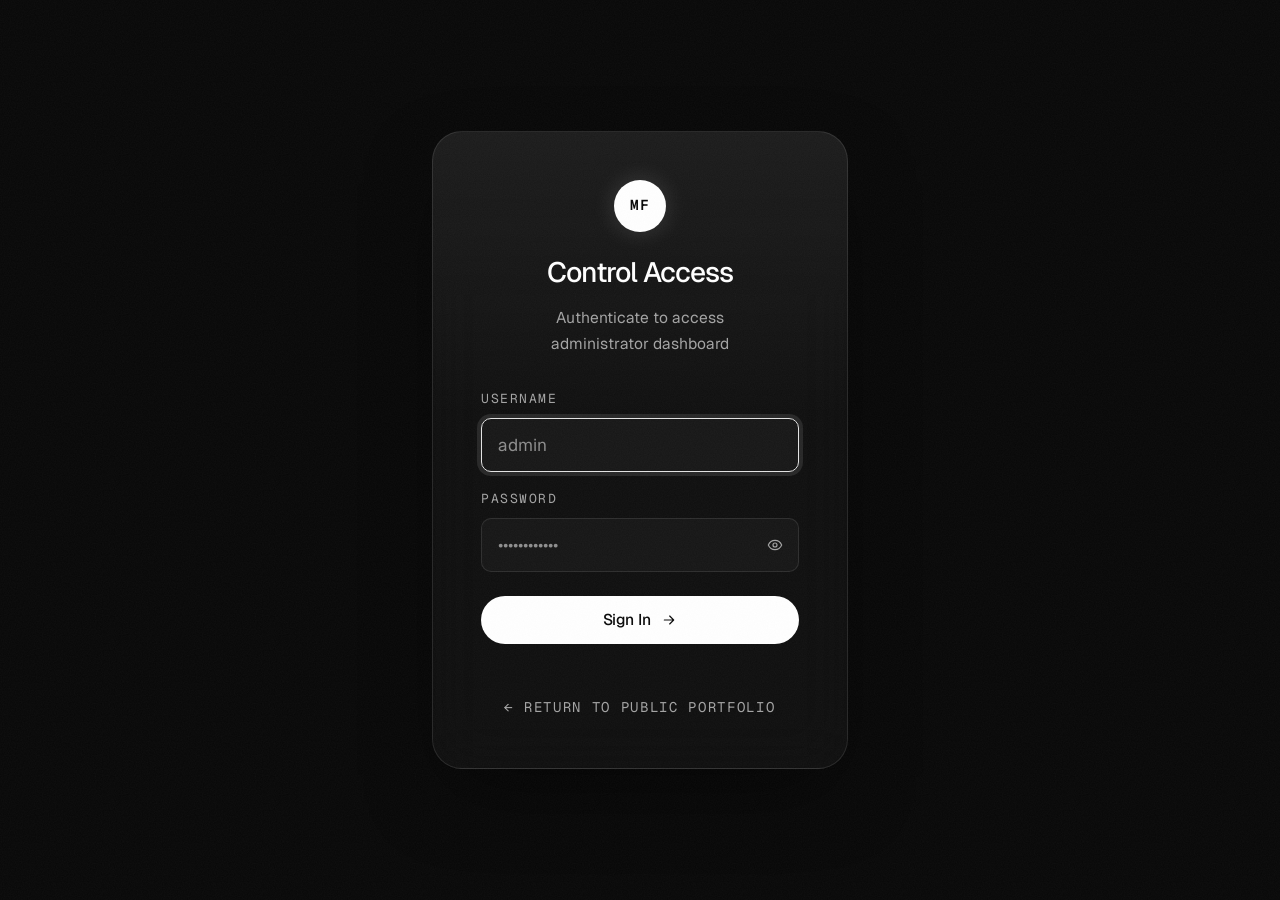
==== dashboard.html @ 680fb601 "new updated UI and Back end" ====
<!DOCTYPE html>
<html lang="en" data-theme="dark">

<head>
  <meta charset="UTF-8">
  <meta name="viewport" content="width=device-width, initial-scale=1.0">
  <title>Admin Dashboard — Muammal Portfolio</title>
  <meta name="robots" content="noindex, nofollow">
  <meta name="theme-color" content="#080808">

  <!-- Google Fonts: Geist & Geist Mono -->
  <link rel="preconnect" href="https://fonts.googleapis.com">
  <link rel="preconnect" href="https://fonts.gstatic.com" crossorigin>
  <link
    href="https://fonts.googleapis.com/css2?family=Geist:wght@300..700&family=Geist+Mono:wght@400;500&display=swap"
    rel="stylesheet">

  <link rel="stylesheet" href="../styles.css">
  <script src="../api-config.js"></script>

  <style>
    .dashboard-viewport {
      min-height: 100vh;
      padding-bottom: 5rem;
    }

    .dash-header {
      padding: var(--space-4) 0;
      border-bottom: 1px solid var(--line);
      position: sticky;
      top: 0;
      z-index: 50;
      background: var(--nav-bg);
      backdrop-filter: blur(20px);
      -webkit-backdrop-filter: blur(20px);
    }

    .dash-nav {
      display: flex;
      align-items: center;
      justify-content: space-between;
      gap: 1rem;
    }

    .dash-brand {
      display: flex;
      align-items: center;
      gap: 0.75rem;
    }

    .dash-actions {
      display: flex;
      align-items: center;
      gap: 0.75rem;
    }

    /* Tab Navigation */
    .dash-tabs {
      display: flex;
      gap: 0.5rem;
      border-bottom: 1px solid var(--line);
      margin: 2rem 0;
      overflow-x: auto;
      padding-bottom: 0.25rem;
    }

    .tab-btn {
      padding: 0.65rem 1.25rem;
      border-radius: var(--r-md) var(--r-md) 0 0;
      border: 1px solid transparent;
      border-bottom: none;
      background: transparent;
      color: var(--fg-2);
      font-size: var(--fs-sm);
      cursor: pointer;
      transition: all 0.2s ease;
      font-weight: 500;
      white-space: nowrap;
    }

    .tab-btn:hover {
      color: var(--fg);
      background: rgba(255, 255, 255, 0.04);
    }

    .tab-btn.active {
      color: #00F0FF;
      background: var(--bg-2);
      border-color: var(--line-strong);
      border-bottom: 2px solid #00F0FF;
    }

    .tab-panel {
      display: none;
    }

    .tab-panel.active {
      display: block;
      animation: fadeIn 0.3s ease;
    }

    @keyframes fadeIn {
      from { opacity: 0; transform: translateY(6px); }
      to { opacity: 1; transform: translateY(0); }
    }

    /* Card Panels */
    .cms-card {
      padding: 1.75rem;
      border-radius: var(--r-lg);
      margin-bottom: var(--space-5);
      background: var(--glass-bg);
      border: 1px solid var(--glass-border);
      backdrop-filter: blur(12px);
      -webkit-backdrop-filter: blur(12px);
    }

    .cms-form-grid {
      display: grid;
      grid-template-columns: repeat(auto-fit, minmax(280px, 1fr));
      gap: 1.25rem;
      margin-bottom: 1.25rem;
    }

    .cms-form-group {
      display: flex;
      flex-direction: column;
      gap: 0.4rem;
    }

    .cms-form-group.full-width {
      grid-column: 1 / -1;
    }

    .cms-label {
      font-size: var(--fs-xs);
      font-family: var(--font-mono);
      color: var(--fg-2);
      text-transform: uppercase;
      letter-spacing: 0.05em;
    }

    .cms-input,
    .cms-textarea {
      width: 100%;
      padding: 0.65rem 0.85rem;
      background: rgba(0, 0, 0, 0.35);
      border: 1px solid var(--line);
      border-radius: var(--r-sm);
      color: var(--fg);
      font-family: inherit;
      font-size: var(--fs-sm);
      transition: border-color 0.2s ease;
    }

    .cms-input:focus,
    .cms-textarea:focus {
      outline: none;
      border-color: #00F0FF;
      box-shadow: 0 0 10px rgba(0, 240, 255, 0.2);
    }

    .cms-textarea {
      min-height: 5.5rem;
      resize: vertical;
      line-height: 1.5;
    }

    .cms-card-actions {
      display: flex;
      align-items: center;
      justify-content: flex-end;
      gap: 0.75rem;
      margin-top: 1.25rem;
      padding-top: 1rem;
      border-top: 1px solid var(--line);
    }

    .btn-delete {
      background: rgba(239, 68, 68, 0.15) !important;
      color: #fca5a5 !important;
      border: 1px solid rgba(239, 68, 68, 0.3) !important;
    }

    .btn-delete:hover {
      background: rgba(239, 68, 68, 0.3) !important;
    }

    .section-header-row {
      display: flex;
      align-items: center;
      justify-content: space-between;
      margin-bottom: 1.5rem;
      flex-wrap: wrap;
      gap: 1rem;
    }

    .toast {
      position: fixed;
      bottom: 2rem;
      right: 2rem;
      z-index: 100;
      padding: 0.85rem 1.4rem;
      border-radius: var(--r-sm);
      background: #18181b;
      border: 1px solid var(--line-strong);
      color: #fff;
      font-size: var(--fs-sm);
      box-shadow: 0 10px 30px rgba(0, 0, 0, 0.5);
      opacity: 0;
      transform: translateY(10px);
      transition: all 0.3s ease;
      pointer-events: none;
    }

    .toast.show {
      opacity: 1;
      transform: translateY(0);
    }

    /* Picture submission & preview controls */
    .cms-upload-row {
      display: flex;
      gap: 0.6rem;
      align-items: center;
      width: 100%;
    }

    .cms-upload-row .cms-input {
      flex: 1;
    }

    .btn-upload {
      cursor: pointer;
      display: inline-flex;
      align-items: center;
      gap: 0.4rem;
      white-space: nowrap;
      min-height: 2.45rem;
      padding: 0 0.95rem;
      font-size: var(--fs-xs);
      font-family: inherit;
      color: #00F0FF;
      background: rgba(0, 240, 255, 0.08);
      border: 1px solid rgba(0, 240, 255, 0.3);
      border-radius: var(--r-sm);
      transition: all 0.2s ease;
      user-select: none;
    }

    .btn-upload:hover {
      background: rgba(0, 240, 255, 0.18);
      border-color: #00F0FF;
      box-shadow: 0 0 12px rgba(0, 240, 255, 0.25);
    }

    .media-preview-box {
      margin-top: 0.5rem;
      min-height: 52px;
      padding: 0.4rem 0.75rem;
      background: rgba(0, 0, 0, 0.35);
      border: 1px dashed var(--line);
      border-radius: var(--r-sm);
      display: flex;
      align-items: center;
      gap: 0.85rem;
    }

    .media-thumb {
      height: 48px;
      width: 48px;
      object-fit: cover;
      border-radius: 4px;
      border: 1px solid var(--line-strong);
      background: #09090b;
      flex-shrink: 0;
    }
  </style>
</head>

<body>
  <!-- Ambient background lighting -->
  <div class="ambient" aria-hidden="true">
    <div class="ambient__orb ambient__orb--a"></div>
    <div class="ambient__orb ambient__orb--b"></div>
  </div>

  <div class="dashboard-viewport" id="dashboardApp" style="display: none;">
    <header class="dash-header">
      <div class="container dash-nav">
        <div class="dash-brand">
          <span class="nav__mark" aria-hidden="true">MF</span>
          <div>
            <h1 style="font-size: 1rem; font-weight: 500; color: var(--fg);">Control Dashboard</h1>
            <p class="mono" id="adminUserLabel" style="font-size: 0.65rem;">Logged in as CAS</p>
          </div>
        </div>

        <div class="dash-actions">
          <a href="../" class="btn btn--glass" style="min-height: 2.25rem; font-size: var(--fs-xs);">
            <span>View Public Site</span>
          </a>
          <button type="button" class="btn btn--primary btn-delete" id="logoutBtn"
            style="min-height: 2.25rem; font-size: var(--fs-xs);">
            <span>Sign Out</span>
          </button>
        </div>
      </div>
    </header>

    <main class="container">
      <!-- Section Tabs -->
      <nav class="dash-tabs" aria-label="Dashboard Tabs">
        <button type="button" class="tab-btn active" data-tab="tabProfile">Bio &amp; Profile</button>
        <button type="button" class="tab-btn" data-tab="tabExperience">Experience</button>
        <button type="button" class="tab-btn" data-tab="tabSkills">Skills &amp; Capabilities</button>
        <button type="button" class="tab-btn" data-tab="tabCertifications">Certifications</button>
        <button type="button" class="tab-btn" data-tab="tabProjects">Projects</button>
      </nav>

      <!-- TAB 1: BIO & PROFILE -->
      <section class="tab-panel active" id="tabProfile">
        <div class="section-header-row">
          <div>
            <h2 class="display-2" style="font-size: 1.5rem;">Bio &amp; Identity Settings</h2>
            <p class="mono" style="margin-top: 0.2rem;">Control hero headline, roles, location, bio, and about section</p>
          </div>
          <button type="button" class="btn btn--primary" id="saveProfileBtn">
            <span>Save Profile Changes</span>
          </button>
        </div>

        <div class="cms-card">
          <form id="profileForm">
            <div class="cms-form-grid">
              <div class="cms-form-group">
                <label class="cms-label" for="profName">Full Name</label>
                <input class="cms-input" id="profName" type="text" required>
              </div>

              <div class="cms-form-group">
                <label class="cms-label" for="profRoles">Roles (comma-separated)</label>
                <input class="cms-input" id="profRoles" type="text" placeholder="Data Scientist, ML Developer">
              </div>

              <div class="cms-form-group">
                <label class="cms-label" for="profBasedIn">Based In</label>
                <input class="cms-input" id="profBasedIn" type="text" placeholder="Baghdad, Iraq">
              </div>

              <div class="cms-form-group">
                <label class="cms-label" for="profStudying">Studying</label>
                <input class="cms-input" id="profStudying" type="text" placeholder="Bachelor’s, AI & Robotics">
              </div>

              <div class="cms-form-group">
                <label class="cms-label" for="profFocus">Focus Domain</label>
                <input class="cms-input" id="profFocus" type="text" placeholder="LLMs · Agentic AI · Robotics">
              </div>

              <div class="cms-form-group">
                <label class="cms-label" for="profEmail">Contact Email</label>
                <input class="cms-input" id="profEmail" type="email" placeholder="you@domain.com">
              </div>

              <div class="cms-form-group full-width">
                <label class="cms-label">Hero Portrait Image</label>
                <div class="cms-upload-row">
                  <input class="cms-input" id="profAvatar" value="assets/ME.png" placeholder="assets/ME.png or submit picture">
                  <label class="btn-upload">
                    <input type="file" accept="image/*" id="profAvatarFile" style="display:none;" onchange="uploadImageForCard(this, '#profAvatar', '#profAvatarPreview')">
                    <span>Submit Picture</span>
                  </label>
                </div>
                <div class="media-preview-box" id="profAvatarPreview">
                  <img src="../assets/ME.png" class="media-thumb" alt="Preview" onerror="this.src='../assets/ME.png'">
                  <span class="mono" style="font-size:0.7rem; color:var(--fg-muted);">assets/ME.png</span>
                </div>
              </div>

              <div class="cms-form-group full-width">
                <label class="cms-label" for="profHeroDesc">Hero Bio Summary</label>
                <textarea class="cms-textarea" id="profHeroDesc"></textarea>
              </div>

              <div class="cms-form-group full-width">
                <label class="cms-label" for="profAboutHeadline">About Section Scrub Headline</label>
                <textarea class="cms-textarea" id="profAboutHeadline" style="min-height: 4rem;"></textarea>
              </div>

              <div class="cms-form-group full-width">
                <label class="cms-label" for="profAboutBody">About Section Supporting Text</label>
                <textarea class="cms-textarea" id="profAboutBody"></textarea>
              </div>
            </div>
          </form>
        </div>
      </section>

      <!-- TAB 2: EXPERIENCE -->
      <section class="tab-panel" id="tabExperience">
        <div class="section-header-row">
          <div>
            <h2 class="display-2" style="font-size: 1.5rem;">Career Milestones &amp; Experience</h2>
            <p class="mono" style="margin-top: 0.2rem;">Manage chronological timeline entries, hackathons, and roles</p>
          </div>
          <button type="button" class="btn btn--primary" id="addExpBtn">
            <span>+ Add New Milestone</span>
          </button>
        </div>

        <div id="experienceContainer">
          <p class="mono">Loading experiences...</p>
        </div>
      </section>

      <!-- TAB 3: SKILLS & CAPABILITIES -->
      <section class="tab-panel" id="tabSkills">
        <div class="section-header-row">
          <div>
            <h2 class="display-2" style="font-size: 1.5rem;">Capabilities &amp; Technical Toolkit</h2>
            <p class="mono" style="margin-top: 0.2rem;">Edit core service capabilities and toolkit categories</p>
          </div>
          <button type="button" class="btn btn--primary" id="addServiceBtn">
            <span>+ Add Capability Card</span>
          </button>
        </div>

        <h3 style="font-size: 1.15rem; margin-bottom: 1rem; color: var(--fg);">1. Capability Cards (What I Do)</h3>
        <div id="servicesContainer">
          <p class="mono">Loading capabilities...</p>
        </div>

        <div class="section-header-row" style="margin-top: 3rem;">
          <div>
            <h3 style="font-size: 1.15rem; color: var(--fg);">2. Toolkit Groups</h3>
            <p class="mono" style="margin-top: 0.2rem;">Frameworks, models, and technical badges</p>
          </div>
          <button type="button" class="btn btn--glass" id="addToolkitBtn">
            <span>+ Add Toolkit Category</span>
          </button>
        </div>
        <div id="toolkitContainer">
          <p class="mono">Loading toolkit groups...</p>
        </div>
      </section>

      <!-- TAB 4: CERTIFICATIONS -->
      <section class="tab-panel" id="tabCertifications">
        <div class="section-header-row">
          <div>
            <h2 class="display-2" style="font-size: 1.5rem;">Credentials &amp; Certifications</h2>
            <p class="mono" style="margin-top: 0.2rem;">Manage credentials, issuers, and lightbox image previews</p>
          </div>
          <button type="button" class="btn btn--primary" id="addCertBtn">
            <span>+ Add Certification</span>
          </button>
        </div>

        <div id="certsContainer">
          <p class="mono">Loading certifications...</p>
        </div>
      </section>

      <!-- TAB 5: PROJECTS -->
      <section class="tab-panel" id="tabProjects">
        <div class="section-header-row">
          <div>
            <h2 class="display-2" style="font-size: 1.5rem;">Portfolio Projects &amp; Case Studies</h2>
            <p class="mono" style="margin-top: 0.2rem;">Add and edit showcased models, applications, and links</p>
          </div>
          <button type="button" class="btn btn--primary" id="addProjectBtn">
            <span>+ Add New Project</span>
          </button>
        </div>

        <div id="projectsContainer">
          <p class="mono">Loading projects...</p>
        </div>
      </section>
    </main>
  </div>

  <div class="toast" id="toastMessage"></div>

  <script>
    document.addEventListener('DOMContentLoaded', async () => {
      const app = document.getElementById('dashboardApp');
      const toast = document.getElementById('toastMessage');
      const logoutBtn = document.getElementById('logoutBtn');
      const adminLabel = document.getElementById('adminUserLabel');

      function showToast(msg) {
        toast.textContent = msg;
        toast.classList.add('show');
        setTimeout(() => toast.classList.remove('show'), 3000);
      }

      // 1. Verify Authentication
      let currentUser = null;
      try {
        const authData = await window.API_CONFIG.fetchAPI('/api/auth/me');
        if (!authData || !authData.authenticated) {
          throw new Error('Not authenticated');
        }
        currentUser = authData.user;
        adminLabel.textContent = `Logged in as ${currentUser.username}`;
        app.style.display = 'block';
      } catch (err) {
        console.warn('Authentication failed, redirecting to login:', err);
        window.location.href = './login.html';
        return;
      }

      // Logout handler
      logoutBtn.addEventListener('click', async () => {
        try {
          await window.API_CONFIG.fetchAPI('/api/auth/logout', { method: 'POST' });
        } catch (e) {}
        window.location.href = './login.html';
      });

      // Image upload helper for any card / section
      window.uploadImageForCard = async (fileInput, targetSelector, previewSelector) => {
        const file = fileInput.files && fileInput.files[0];
        if (!file) return;

        const container = fileInput.closest('.cms-card') || fileInput.closest('.tab-panel') || document;
        const targetInput = container.querySelector(targetSelector);
        const previewEl = container.querySelector(previewSelector);
        const btnSpan = fileInput.parentElement.querySelector('span');
        const oldText = btnSpan.textContent;

        btnSpan.textContent = 'Uploading...';
        showToast('Uploading & optimizing picture...');

        const formData = new FormData();
        formData.append('file', file);

        try {
          const res = await window.API_CONFIG.fetchAPI('/api/admin/upload', {
            method: 'POST',
            body: formData
          });

          if (res && res.success && res.url) {
            if (targetInput) {
              targetInput.value = res.url;
            }
            if (previewEl) {
              previewEl.innerHTML = `
                <img src="../${res.url}" class="media-thumb" alt="Preview">
                <span class="mono" style="font-size:0.7rem; color:var(--fg-muted);">${res.url}</span>
              `;
            }
            showToast('Picture uploaded & optimized successfully!');
          } else {
            showToast(res.detail || 'Upload failed');
          }
        } catch (err) {
          showToast(err.message || 'Upload failed');
        } finally {
          btnSpan.textContent = oldText;
          fileInput.value = '';
        }
      };

      // Tab Switching Logic
      const tabBtns = document.querySelectorAll('.tab-btn');
      const tabPanels = document.querySelectorAll('.tab-panel');

      tabBtns.forEach(btn => {
        btn.addEventListener('click', () => {
          tabBtns.forEach(b => b.classList.remove('active'));
          tabPanels.forEach(p => p.classList.remove('active'));
          btn.classList.add('active');
          const panel = document.getElementById(btn.dataset.tab);
          if (panel) panel.classList.add('active');
        });
      });

      // =====================================================================
      // 1. PROFILE CMS
      // =====================================================================
      async function loadProfile() {
        try {
          const prof = await window.API_CONFIG.fetchAPI('/api/admin/profile');
          if (!prof) return;
          document.getElementById('profName').value = prof.name || '';
          document.getElementById('profRoles').value = (prof.roles || []).join(', ');
          document.getElementById('profBasedIn').value = prof.based_in || '';
          document.getElementById('profStudying').value = prof.studying || '';
          document.getElementById('profFocus').value = prof.focus || '';
          document.getElementById('profEmail').value = prof.contact_email || '';
          document.getElementById('profHeroDesc').value = prof.hero_desc || '';
          document.getElementById('profAboutHeadline').value = prof.about_headline || '';
          document.getElementById('profAboutBody').value = prof.about_body || '';
          const avatarVal = prof.avatar_url || 'assets/ME.png';
          document.getElementById('profAvatar').value = avatarVal;
          const avatarPrev = document.getElementById('profAvatarPreview');
          if (avatarPrev) {
            avatarPrev.innerHTML = `
              <img src="../${avatarVal}" class="media-thumb" alt="Preview" onerror="this.src='../assets/ME.png'">
              <span class="mono" style="font-size:0.7rem; color:var(--fg-muted);">${avatarVal}</span>
            `;
          }
        } catch (e) {
          showToast('Error loading profile');
        }
      }

      document.getElementById('saveProfileBtn').addEventListener('click', async () => {
        const payload = {
          name: document.getElementById('profName').value.trim(),
          roles: document.getElementById('profRoles').value.split(',').map(s => s.trim()).filter(Boolean),
          based_in: document.getElementById('profBasedIn').value.trim(),
          studying: document.getElementById('profStudying').value.trim(),
          focus: document.getElementById('profFocus').value.trim(),
          contact_email: document.getElementById('profEmail').value.trim(),
          hero_desc: document.getElementById('profHeroDesc').value.trim(),
          about_headline: document.getElementById('profAboutHeadline').value.trim(),
          about_body: document.getElementById('profAboutBody').value.trim(),
          avatar_url: document.getElementById('profAvatar').value.trim() || 'assets/ME.png'
        };

        try {
          const res = await window.API_CONFIG.fetchAPI('/api/admin/profile', {
            method: 'PUT',
            body: JSON.stringify(payload)
          });
          showToast(res.message || 'Profile saved successfully!');
        } catch (e) {
          showToast('Failed to save profile');
        }
      });

      // =====================================================================
      // 2. EXPERIENCE CMS
      // =====================================================================
      const expContainer = document.getElementById('experienceContainer');

      async function loadExperience() {
        try {
          const list = await window.API_CONFIG.fetchAPI('/api/admin/experience');
          if (!list || !list.length) {
            expContainer.innerHTML = '<p class="mono">No experiences added yet.</p>';
            return;
          }
          expContainer.innerHTML = list.map(exp => `
            <div class="cms-card" id="exp-${exp.id}">
              <div class="cms-form-grid">
                <div class="cms-form-group">
                  <label class="cms-label">Period / Dates</label>
                  <input class="cms-input exp-period" value="${exp.period || ''}">
                </div>
                <div class="cms-form-group">
                  <label class="cms-label">Role Title</label>
                  <input class="cms-input exp-role" value="${exp.role || ''}">
                </div>
                <div class="cms-form-group">
                  <label class="cms-label">Company / Organization</label>
                  <input class="cms-input exp-company" value="${exp.company || ''}">
                </div>
                <div class="cms-form-group full-width">
                  <label class="cms-label">Milestone Media Picture</label>
                  <div class="cms-upload-row">
                    <input class="cms-input exp-media" value="${exp.media_url || ''}" placeholder="assets/uploads/image.webp or submit picture">
                    <label class="btn-upload">
                      <input type="file" accept="image/*" class="exp-file" style="display:none;" onchange="uploadImageForCard(this, '.exp-media', '.exp-preview')">
                      <span>Submit Picture</span>
                    </label>
                  </div>
                  <div class="media-preview-box exp-preview">
                    ${exp.media_url ? `
                      <img src="../${exp.media_url}" class="media-thumb" alt="Preview" onerror="this.style.display='none'">
                      <span class="mono" style="font-size:0.7rem; color:var(--fg-muted);">${exp.media_url}</span>
                    ` : `
                      <span class="mono" style="font-size:0.7rem; color:var(--fg-muted);">No picture submitted</span>
                    `}
                  </div>
                </div>
                <div class="cms-form-group full-width">
                  <label class="cms-label">Description</label>
                  <textarea class="cms-textarea exp-desc">${exp.description || ''}</textarea>
                </div>
                <div class="cms-form-group">
                  <label class="cms-label">Key Bullets (one per line)</label>
                  <textarea class="cms-textarea exp-bullets">${(exp.bullets || []).join('\n')}</textarea>
                </div>
                <div class="cms-form-group">
                  <label class="cms-label">Skill Tags (comma-separated)</label>
                  <input class="cms-input exp-tags" value="${(exp.tags || []).join(', ')}">
                </div>
                <div class="cms-form-group">
                  <label class="cms-label">Display Order</label>
                  <input class="cms-input exp-order" type="number" value="${exp.display_order || 0}">
                </div>
              </div>
              <div class="cms-card-actions">
                <button type="button" class="btn btn--glass btn-delete" onclick="deleteExp(${exp.id})">
                  <span>Delete Milestone</span>
                </button>
                <button type="button" class="btn btn--primary" onclick="saveExp(${exp.id})">
                  <span>Save Milestone</span>
                </button>
              </div>
            </div>
          `).join('');
        } catch (e) {
          expContainer.innerHTML = '<p class="mono">Failed to load experiences.</p>';
        }
      }

      window.saveExp = async (id) => {
        const card = document.getElementById(`exp-${id}`);
        const payload = {
          period: card.querySelector('.exp-period').value.trim(),
          role: card.querySelector('.exp-role').value.trim(),
          company: card.querySelector('.exp-company').value.trim(),
          media_url: card.querySelector('.exp-media').value.trim(),
          description: card.querySelector('.exp-desc').value.trim(),
          bullets: card.querySelector('.exp-bullets').value.split('\n').map(s => s.trim()).filter(Boolean),
          tags: card.querySelector('.exp-tags').value.split(',').map(s => s.trim()).filter(Boolean),
          display_order: parseInt(card.querySelector('.exp-order').value, 10) || 0
        };
        try {
          await window.API_CONFIG.fetchAPI(`/api/admin/experience/${id}`, {
            method: 'PUT',
            body: JSON.stringify(payload)
          });
          showToast('Milestone saved!');
        } catch (e) {
          showToast('Failed to save milestone');
        }
      };

      window.deleteExp = async (id) => {
        if (!confirm('Are you sure you want to delete this experience entry?')) return;
        try {
          await window.API_CONFIG.fetchAPI(`/api/admin/experience/${id}`, { method: 'DELETE' });
          showToast('Milestone deleted');
          loadExperience();
        } catch (e) {
          showToast('Failed to delete milestone');
        }
      };

      document.getElementById('addExpBtn').addEventListener('click', async () => {
        try {
          await window.API_CONFIG.fetchAPI('/api/admin/experience', {
            method: 'POST',
            body: JSON.stringify({
              period: '2026',
              role: 'New Role Title',
              company: 'Company / Organization',
              description: 'Description of role achievements.',
              bullets: [],
              tags: ['AI', 'Python'],
              media_url: '',
              display_order: 10
            })
          });
          showToast('New milestone added');
          loadExperience();
        } catch (e) {
          showToast('Failed to add milestone');
        }
      });

      // =====================================================================
      // 3. CAPABILITIES & TOOLKIT CMS
      // =====================================================================
      const svcContainer = document.getElementById('servicesContainer');
      const tkContainer = document.getElementById('toolkitContainer');

      async function loadSkills() {
        try {
          const svcs = await window.API_CONFIG.fetchAPI('/api/admin/services');
          svcContainer.innerHTML = (svcs || []).map(svc => `
            <div class="cms-card" id="svc-${svc.id}">
              <div class="cms-form-grid">
                <div class="cms-form-group">
                  <label class="cms-label">Capability Title</label>
                  <input class="cms-input svc-title" value="${svc.title || ''}">
                </div>
                <div class="cms-form-group">
                  <label class="cms-label">Display Order</label>
                  <input class="cms-input svc-order" type="number" value="${svc.display_order || 0}">
                </div>
                <div class="cms-form-group full-width">
                  <label class="cms-label">Description</label>
                  <textarea class="cms-textarea svc-desc">${svc.description || ''}</textarea>
                </div>
              </div>
              <div class="cms-card-actions">
                <button type="button" class="btn btn--glass btn-delete" onclick="deleteSvc(${svc.id})">
                  <span>Delete</span>
                </button>
                <button type="button" class="btn btn--primary" onclick="saveSvc(${svc.id})">
                  <span>Save Capability</span>
                </button>
              </div>
            </div>
          `).join('');

          const tks = await window.API_CONFIG.fetchAPI('/api/admin/toolkit');
          tkContainer.innerHTML = (tks || []).map(tk => `
            <div class="cms-card" id="tk-${tk.id}">
              <div class="cms-form-grid">
                <div class="cms-form-group">
                  <label class="cms-label">Category Name</label>
                  <input class="cms-input tk-cat" value="${tk.category || ''}">
                </div>
                <div class="cms-form-group">
                  <label class="cms-label">Display Order</label>
                  <input class="cms-input tk-order" type="number" value="${tk.display_order || 0}">
                </div>
                <div class="cms-form-group full-width">
                  <label class="cms-label">Technologies / Tools (comma-separated)</label>
                  <input class="cms-input tk-items" value="${(tk.items || []).join(', ')}">
                </div>
              </div>
              <div class="cms-card-actions">
                <button type="button" class="btn btn--glass btn-delete" onclick="deleteTk(${tk.id})">
                  <span>Delete Category</span>
                </button>
                <button type="button" class="btn btn--primary" onclick="saveTk(${tk.id})">
                  <span>Save Category</span>
                </button>
              </div>
            </div>
          `).join('');
        } catch (e) {
          showToast('Failed to load skills');
        }
      }

      window.saveSvc = async (id) => {
        const card = document.getElementById(`svc-${id}`);
        const payload = {
          title: card.querySelector('.svc-title').value.trim(),
          display_order: parseInt(card.querySelector('.svc-order').value, 10) || 0,
          description: card.querySelector('.svc-desc').value.trim()
        };
        await window.API_CONFIG.fetchAPI(`/api/admin/services/${id}`, { method: 'PUT', body: JSON.stringify(payload) });
        showToast('Capability saved');
      };

      window.deleteSvc = async (id) => {
        if (!confirm('Delete this capability?')) return;
        await window.API_CONFIG.fetchAPI(`/api/admin/services/${id}`, { method: 'DELETE' });
        showToast('Capability deleted');
        loadSkills();
      };

      document.getElementById('addServiceBtn').addEventListener('click', async () => {
        await window.API_CONFIG.fetchAPI('/api/admin/services', {
          method: 'POST',
          body: JSON.stringify({ title: 'New Capability', description: 'Capability description.', display_order: 10 })
        });
        showToast('Added capability');
        loadSkills();
      });

      window.saveTk = async (id) => {
        const card = document.getElementById(`tk-${id}`);
        const payload = {
          category: card.querySelector('.tk-cat').value.trim(),
          display_order: parseInt(card.querySelector('.tk-order').value, 10) || 0,
          items: card.querySelector('.tk-items').value.split(',').map(s => s.trim()).filter(Boolean)
        };
        await window.API_CONFIG.fetchAPI(`/api/admin/toolkit/${id}`, { method: 'PUT', body: JSON.stringify(payload) });
        showToast('Toolkit category saved');
      };

      window.deleteTk = async (id) => {
        if (!confirm('Delete this toolkit group?')) return;
        await window.API_CONFIG.fetchAPI(`/api/admin/toolkit/${id}`, { method: 'DELETE' });
        showToast('Toolkit category deleted');
        loadSkills();
      };

      document.getElementById('addToolkitBtn').addEventListener('click', async () => {
        await window.API_CONFIG.fetchAPI('/api/admin/toolkit', {
          method: 'POST',
          body: JSON.stringify({ category: 'New Category', items: ['Tool 1', 'Tool 2'], display_order: 10 })
        });
        showToast('Added toolkit category');
        loadSkills();
      });

      // =====================================================================
      // 4. CERTIFICATIONS CMS
      // =====================================================================
      const certsContainer = document.getElementById('certsContainer');

      async function loadCerts() {
        try {
          const list = await window.API_CONFIG.fetchAPI('/api/admin/certifications');
          certsContainer.innerHTML = (list || []).map(cert => `
            <div class="cms-card" id="cert-${cert.id}">
              <div class="cms-form-grid">
                <div class="cms-form-group">
                  <label class="cms-label">Certificate Title</label>
                  <input class="cms-input cert-title" value="${cert.title || ''}">
                </div>
                <div class="cms-form-group">
                  <label class="cms-label">Issuing Organization</label>
                  <input class="cms-input cert-issuer" value="${cert.issuer || ''}">
                </div>
                <div class="cms-form-group full-width">
                  <label class="cms-label">Certificate Full Picture</label>
                  <div class="cms-upload-row">
                    <input class="cms-input cert-full" value="${cert.full_image_url || ''}" placeholder="assets/uploads/cert.webp or submit picture">
                    <label class="btn-upload">
                      <input type="file" accept="image/*" class="cert-file" style="display:none;" onchange="uploadImageForCard(this, '.cert-full', '.cert-preview')">
                      <span>Submit Picture</span>
                    </label>
                  </div>
                  <div class="media-preview-box cert-preview">
                    ${cert.full_image_url ? `
                      <img src="../${cert.full_image_url}" class="media-thumb" alt="Preview" onerror="this.style.display='none'">
                      <span class="mono" style="font-size:0.7rem; color:var(--fg-muted);">${cert.full_image_url}</span>
                    ` : `
                      <span class="mono" style="font-size:0.7rem; color:var(--fg-muted);">No picture submitted</span>
                    `}
                  </div>
                </div>
                <div class="cms-form-group">
                  <label class="cms-label">Fallback Image URL (optional)</label>
                  <input class="cms-input cert-fallback" value="${cert.fallback_image_url || ''}">
                </div>
                <div class="cms-form-group">
                  <label class="cms-label">Display Order</label>
                  <input class="cms-input cert-order" type="number" value="${cert.display_order || 0}">
                </div>
              </div>
              <div class="cms-card-actions">
                <button type="button" class="btn btn--glass btn-delete" onclick="deleteCert(${cert.id})">
                  <span>Delete</span>
                </button>
                <button type="button" class="btn btn--primary" onclick="saveCert(${cert.id})">
                  <span>Save Certificate</span>
                </button>
              </div>
            </div>
          `).join('');
        } catch (e) {
          showToast('Failed to load certificates');
        }
      }

      window.saveCert = async (id) => {
        const card = document.getElementById(`cert-${id}`);
        const payload = {
          title: card.querySelector('.cert-title').value.trim(),
          issuer: card.querySelector('.cert-issuer').value.trim(),
          full_image_url: card.querySelector('.cert-full').value.trim(),
          fallback_image_url: card.querySelector('.cert-fallback').value.trim(),
          display_order: parseInt(card.querySelector('.cert-order').value, 10) || 0
        };
        await window.API_CONFIG.fetchAPI(`/api/admin/certifications/${id}`, { method: 'PUT', body: JSON.stringify(payload) });
        showToast('Certificate saved');
      };

      window.deleteCert = async (id) => {
        if (!confirm('Delete this certificate?')) return;
        await window.API_CONFIG.fetchAPI(`/api/admin/certifications/${id}`, { method: 'DELETE' });
        showToast('Certificate deleted');
        loadCerts();
      };

      document.getElementById('addCertBtn').addEventListener('click', async () => {
        await window.API_CONFIG.fetchAPI('/api/admin/certifications', {
          method: 'POST',
          body: JSON.stringify({
            title: 'New Certificate',
            issuer: 'Institution',
            full_image_url: 'assets/optimized/datacamp1.webp',
            fallback_image_url: '',
            display_order: 10
          })
        });
        showToast('Added certificate');
        loadCerts();
      });

      // =====================================================================
      // 5. PROJECTS CMS
      // =====================================================================
      const projContainer = document.getElementById('projectsContainer');

      async function loadProjects() {
        try {
          const list = await window.API_CONFIG.fetchAPI('/api/admin/projects');
          projContainer.innerHTML = (list || []).map(p => `
            <div class="cms-card" id="proj-${p.id}">
              <div class="cms-form-grid">
                <div class="cms-form-group">
                  <label class="cms-label">Project Title</label>
                  <input class="cms-input proj-title" value="${p.title || ''}">
                </div>
                <div class="cms-form-group">
                  <label class="cms-label">Badge / Category</label>
                  <input class="cms-input proj-badge" value="${p.badge || ''}">
                </div>
                <div class="cms-form-group full-width">
                  <label class="cms-label">Showcase Picture</label>
                  <div class="cms-upload-row">
                    <input class="cms-input proj-img" value="${p.image_url || ''}" placeholder="assets/uploads/project.webp or submit picture">
                    <label class="btn-upload">
                      <input type="file" accept="image/*" class="proj-file" style="display:none;" onchange="uploadImageForCard(this, '.proj-img', '.proj-preview')">
                      <span>Submit Picture</span>
                    </label>
                  </div>
                  <div class="media-preview-box proj-preview">
                    ${p.image_url ? `
                      <img src="../${p.image_url}" class="media-thumb" alt="Preview" onerror="this.style.display='none'">
                      <span class="mono" style="font-size:0.7rem; color:var(--fg-muted);">${p.image_url}</span>
                    ` : `
                      <span class="mono" style="font-size:0.7rem; color:var(--fg-muted);">No picture submitted</span>
                    `}
                  </div>
                </div>
                <div class="cms-form-group">
                  <label class="cms-label">Live Link URL</label>
                  <input class="cms-input proj-link" value="${p.link_url || ''}">
                </div>
                <div class="cms-form-group full-width">
                  <label class="cms-label">Description</label>
                  <textarea class="cms-textarea proj-desc">${p.description || ''}</textarea>
                </div>
                <div class="cms-form-group">
                  <label class="cms-label">Tags (comma-separated)</label>
                  <input class="cms-input proj-tags" value="${(p.tags || []).join(', ')}">
                </div>
                <div class="cms-form-group">
                  <label class="cms-label">Display Order</label>
                  <input class="cms-input proj-order" type="number" value="${p.display_order || 0}">
                </div>
                <div class="cms-form-group">
                  <label class="cms-label">Published</label>
                  <select class="cms-input proj-pub">
                    <option value="1" ${p.is_published ? 'selected' : ''}>Yes (Public)</option>
                    <option value="0" ${!p.is_published ? 'selected' : ''}>No (Draft)</option>
                  </select>
                </div>
              </div>
              <div class="cms-card-actions">
                <button type="button" class="btn btn--glass btn-delete" onclick="deleteProj(${p.id})">
                  <span>Delete Project</span>
                </button>
                <button type="button" class="btn btn--primary" onclick="saveProj(${p.id})">
                  <span>Save Project</span>
                </button>
              </div>
            </div>
          `).join('');
        } catch (e) {
          showToast('Failed to load projects');
        }
      }

      window.saveProj = async (id) => {
        const card = document.getElementById(`proj-${id}`);
        const payload = {
          title: card.querySelector('.proj-title').value.trim(),
          badge: card.querySelector('.proj-badge').value.trim(),
          image_url: card.querySelector('.proj-img').value.trim(),
          link_url: card.querySelector('.proj-link').value.trim(),
          description: card.querySelector('.proj-desc').value.trim(),
          tags: card.querySelector('.proj-tags').value.split(',').map(s => s.trim()).filter(Boolean),
          display_order: parseInt(card.querySelector('.proj-order').value, 10) || 0,
          is_published: card.querySelector('.proj-pub').value === '1'
        };
        await window.API_CONFIG.fetchAPI(`/api/admin/projects/${id}`, { method: 'PUT', body: JSON.stringify(payload) });
        showToast('Project saved');
      };

      window.deleteProj = async (id) => {
        if (!confirm('Delete this project?')) return;
        await window.API_CONFIG.fetchAPI(`/api/admin/projects/${id}`, { method: 'DELETE' });
        showToast('Project deleted');
        loadProjects();
      };

      document.getElementById('addProjectBtn').addEventListener('click', async () => {
        const slug = 'project-' + Date.now();
        await window.API_CONFIG.fetchAPI('/api/admin/projects', {
          method: 'POST',
          body: JSON.stringify({
            slug: slug,
            title: 'New Showcase Project',
            badge: 'Machine Learning',
            image_url: 'assets/optimized/AIMO_showcase.webp',
            link_url: '',
            description: 'Detailed description of the model, architecture, and impact.',
            tags: ['Python', 'PyTorch'],
            facts_json: [],
            is_published: true,
            display_order: 10
          })
        });
        showToast('Added new project');
        loadProjects();
      });

      // Initial Load of all panels
      loadProfile();
      loadExperience();
      loadSkills();
      loadCerts();
      loadProjects();
    });
  </script>
</body>

</html>
---- styles.css ----
/*
  =========================================
  MONOCHROME GLASS — PORTFOLIO STYLESHEET
  =========================================

  CUSTOMIZATION GUIDE:
  - All design decisions live in the tokens below (section 1). Change colors, type,
    spacing, radii, glass strength and motion timing there.
  - Dark theme is the default; the light theme overrides tokens under [data-theme="light"].
  - Breakpoints (CSS variables can't be used inside media queries, so they're documented here):
      --bp-lg: 1100px  (desktop nav ↔ compact nav, wide grids)
      --bp-md:  860px  (two-column ↔ stacked layouts)
      --bp-sm:  560px  (phone refinements)
  - `.motion` on <html> is added by the inline head script only when motion is allowed.
    It pre-hides animated elements; script.js reveals them with GSAP.
*/

/* =========================================
   1. DESIGN TOKENS
   ========================================= */
:root {
  /* Type */
  --font-sans: 'Geist', ui-sans-serif, -apple-system, BlinkMacSystemFont, 'Segoe UI', Roboto, sans-serif;
  --font-mono: 'Geist Mono', ui-monospace, 'SFMono-Regular', Menlo, Consolas, monospace;

  --fs-2xs: 0.8125rem;
  /* 13px — mono labels, clearly legible */
  --fs-xs: 0.875rem;
  /* 14px — dates, chips, tags */
  --fs-sm: 0.975rem;
  /* 15.6px — navigation, secondary meta */
  --fs-base: 1.075rem;
  /* 17.2px — body default */
  --fs-md: 1.15rem;
  /* 18.4px — body copy & descriptions */
  --fs-lg: clamp(1.25rem, 1.1rem + 0.8vw, 1.625rem);
  /* lead paragraphs */
  --fs-h3: clamp(1.5rem, 1.25rem + 1vw, 2.25rem);
  /* card titles */
  --fs-display-2: clamp(2.25rem, 1.4rem + 3vw, 4rem);
  /* section headings */
  --fs-display-1: clamp(3.25rem, 1.5rem + 6.5vw, 8.5rem);
  /* hero name */

  --lh-tight: 0.92;
  --lh-heading: 1.08;
  --lh-body: 1.65;
  --ls-display: -0.055em;
  --ls-heading: -0.035em;
  --ls-mono: 0.12em;

  /* Spacing (4px base) */
  --space-1: 0.25rem;
  --space-2: 0.5rem;
  --space-3: 0.75rem;
  --space-4: 1rem;
  --space-5: 1.5rem;
  --space-6: 2rem;
  --space-7: 3rem;
  --space-8: 4rem;
  --space-9: 6rem;
  --section-y: clamp(5.5rem, 3.5rem + 7vw, 10rem);

  /* Layout */
  --container: 1320px;
  --gutter: clamp(1.25rem, 0.6rem + 3vw, 3rem);
  --measure: 62ch;
  --nav-h: 3.5rem;

  /* Radii */
  --r-xs: 6px;
  --r-sm: 10px;
  --r-md: 16px;
  --r-lg: 22px;
  --r-xl: 30px;
  --r-pill: 999px;

  /* Glass */
  --blur: 20px;
  --blur-strong: 28px;
  --saturate: 140%;

  /* Motion & Easing (official GSAP curves) */
  --dur-fast: 0.2s;
  --dur: 0.45s;
  --dur-slow: 0.9s;
  --ease-out: cubic-bezier(0.23, 1, 0.32, 1);
  --ease-in-out: cubic-bezier(0.86, 0, 0.07, 1);

  /* GSAP Accents */
  --accent-cyan: #00bae2;
  --accent-green: #0ae448;
  --accent-violet: #9d95ff;
}

/* Dark theme (default) — deep, cinematic */
:root,
[data-theme="dark"] {
  color-scheme: dark;
  --bg: #080808;
  --bg-2: #0e0e0e;
  --bg-3: #151515;
  --fg: #ffffff;
  --fg-2: #e4e4e4;
  --fg-3: #a4a4a4;
  --line: rgba(255, 255, 255, 0.1);
  --line-strong: rgba(255, 255, 255, 0.22);

  --glass-bg: rgba(255, 255, 255, 0.045);
  --glass-bg-strong: rgba(20, 20, 20, 0.62);
  --glass-border: rgba(255, 255, 255, 0.1);
  --glass-border-hover: rgba(255, 255, 255, 0.2);
  --glass-sheen: rgba(255, 255, 255, 0.06);
  --glass-inset: rgba(255, 255, 255, 0.08);
  --glass-shadow: 0 24px 60px -28px rgba(0, 0, 0, 0.75);
  --glass-fallback: rgba(22, 22, 22, 0.94);
  --spot: rgba(255, 255, 255, 0.07);
  --spot-edge: rgba(255, 255, 255, 0.45);

  --nav-bg: rgba(14, 14, 14, 0.55);
  --nav-bg-scrolled: rgba(14, 14, 14, 0.78);
  --nav-active: rgba(255, 255, 255, 0.09);
  --menu-bg: rgba(8, 8, 8, 0.82);

  --btn-bg: #ffffff;
  --btn-fg: #0a0a0a;
  --btn-bg-hover: #e6e6e6;
  --input-bg: rgba(255, 255, 255, 0.035);

  --dot: rgba(255, 255, 255, 0.11);
  --dot-lit: rgba(255, 255, 255, 0.55);
  --glow: rgba(255, 255, 255, 0.07);
  --orb-a: rgba(255, 255, 255, 0.055);
  --orb-b: rgba(255, 255, 255, 0.035);
  --orb-cyan: rgba(6, 182, 212, 0.08);
  --orb-violet: rgba(168, 85, 247, 0.07);
  --grain-opacity: 0.05;
  --img-filter: grayscale(1) contrast(1.06) brightness(0.9);
}

/* Light theme — bright, editorial */
[data-theme="light"] {
  color-scheme: light;
  --bg: #f4f4f3;
  --bg-2: #ffffff;
  --bg-3: #ebebea;
  --fg: #0d0d0d;
  --fg-2: #242424;
  --fg-3: #525252;
  --line: rgba(0, 0, 0, 0.1);
  --line-strong: rgba(0, 0, 0, 0.24);

  --glass-bg: rgba(255, 255, 255, 0.58);
  --glass-bg-strong: rgba(255, 255, 255, 0.74);
  --glass-border: rgba(0, 0, 0, 0.08);
  --glass-border-hover: rgba(0, 0, 0, 0.18);
  --glass-sheen: rgba(255, 255, 255, 0.7);
  --glass-inset: rgba(255, 255, 255, 0.95);
  --glass-shadow: 0 24px 50px -30px rgba(0, 0, 0, 0.22);
  --glass-fallback: rgba(255, 255, 255, 0.96);
  --spot: rgba(0, 0, 0, 0.035);
  --spot-edge: rgba(0, 0, 0, 0.3);

  --nav-bg: rgba(255, 255, 255, 0.55);
  --nav-bg-scrolled: rgba(255, 255, 255, 0.8);
  --nav-active: rgba(0, 0, 0, 0.06);
  --menu-bg: rgba(244, 244, 243, 0.86);

  --btn-bg: #0d0d0d;
  --btn-fg: #ffffff;
  --btn-bg-hover: #2a2a2a;
  --input-bg: rgba(255, 255, 255, 0.7);

  --dot: rgba(0, 0, 0, 0.13);
  --dot-lit: rgba(0, 0, 0, 0.5);
  --glow: rgba(255, 255, 255, 0.9);
  --orb-a: rgba(255, 255, 255, 0.95);
  --orb-b: rgba(0, 0, 0, 0.035);
  --orb-cyan: rgba(6, 182, 212, 0.04);
  --orb-violet: rgba(168, 85, 247, 0.035);
  --grain-opacity: 0.035;
  --img-filter: grayscale(1) contrast(1.02);
}

/* =========================================
   2. RESET & BASE
   ========================================= */
*,
*::before,
*::after {
  box-sizing: border-box;
  margin: 0;
  padding: 0;
}

html {
  -webkit-text-size-adjust: 100%;
  text-size-adjust: 100%;
  scroll-padding-top: 6rem;
  background-color: var(--bg);
}

@media (prefers-reduced-motion: no-preference) {
  html {
    scroll-behavior: smooth;
  }
}

body {
  min-height: 100vh;
  overflow-x: clip;
  font-family: var(--font-sans);
  font-size: var(--fs-base);
  line-height: var(--lh-body);
  color: var(--fg-2);
  background-color: var(--bg);
  -webkit-font-smoothing: antialiased;
  -moz-osx-font-smoothing: grayscale;
  text-rendering: optimizeLegibility;
  font-feature-settings: 'ss01', 'cv11';
  transition: background-color var(--dur) var(--ease-out), color var(--dur) var(--ease-out);
}

/* Fine grain over everything (decorative, static) */
body::after {
  content: '';
  position: fixed;
  inset: 0;
  z-index: 200;
  pointer-events: none;
  opacity: var(--grain-opacity);
  background-image: url("data:image/svg+xml,%3Csvg xmlns='http://www.w3.org/2000/svg' width='160' height='160'%3E%3Cfilter id='n'%3E%3CfeTurbulence type='fractalNoise' baseFrequency='.85' numOctaves='3' stitchTiles='stitch'/%3E%3CfeColorMatrix values='0 0 0 0 .5 0 0 0 0 .5 0 0 0 0 .5 0 0 0 1 0'/%3E%3C/filter%3E%3Crect width='100%25' height='100%25' filter='url(%23n)'/%3E%3C/svg%3E");
}

img,
picture,
svg {
  display: block;
  max-width: 100%;
}

img {
  height: auto;
}

a {
  color: inherit;
  text-decoration: none;
}

button,
input,
textarea {
  font: inherit;
  color: inherit;
}

button {
  background: none;
  border: 0;
  cursor: pointer;
}

ul,
ol {
  list-style: none;
}

h1,
h2,
h3 {
  color: var(--fg);
  font-weight: 500;
  text-wrap: balance;
}

p {
  text-wrap: pretty;
}

::selection {
  background: var(--fg);
  color: var(--bg);
}

:focus-visible {
  outline: 2px solid var(--fg);
  outline-offset: 3px;
  border-radius: var(--r-xs);
}

/* Scrollbar */
::-webkit-scrollbar {
  width: 10px;
}

::-webkit-scrollbar-track {
  background: var(--bg);
}

::-webkit-scrollbar-thumb {
  background: var(--bg-3);
  border: 2px solid var(--bg);
  border-radius: 5px;
}

::-webkit-scrollbar-thumb:hover {
  background: var(--fg-3);
}

.skip-link {
  position: fixed;
  top: var(--space-3);
  left: var(--space-3);
  z-index: 300;
  padding: var(--space-2) var(--space-4);
  border-radius: var(--r-pill);
  background: var(--btn-bg);
  color: var(--btn-fg);
  font-size: var(--fs-sm);
  transform: translateY(-200%);
  transition: transform var(--dur) var(--ease-out);
}

.skip-link:focus-visible {
  transform: none;
}

/* =========================================
   3. LAYOUT PRIMITIVES & TYPOGRAPHY
   ========================================= */
.container {
  width: 100%;
  max-width: calc(var(--container) + var(--gutter) * 2);
  margin-inline: auto;
  padding-inline: var(--gutter);
}

.section {
  position: relative;
  overflow: hidden;
  padding-block: var(--section-y);
}

.mono {
  font-family: var(--font-mono);
  font-size: var(--fs-2xs);
  font-weight: 400;
  letter-spacing: var(--ls-mono);
  text-transform: uppercase;
  color: var(--fg-3);
}

.eyebrow {
  display: inline-flex;
  align-items: center;
  gap: var(--space-3);
  font-family: var(--font-mono);
  font-size: var(--fs-2xs);
  letter-spacing: var(--ls-mono);
  text-transform: uppercase;
  color: var(--fg-2);
}

.eyebrow__index {
  display: inline-flex;
  align-items: center;
  gap: var(--space-3);
  color: var(--fg-3);
}

.eyebrow__index::after {
  content: '';
  width: 1.75rem;
  height: 1px;
  background: var(--line-strong);
}

.eyebrow__dot {
  width: 6px;
  height: 6px;
  border-radius: 50%;
  background: var(--fg);
  box-shadow: 0 0 0 4px var(--line);
}

.sep {
  color: var(--fg-3);
}

/* Authentic GSAP Subtitle Braces (inspired by gsap.com) */
.section-subtitle {
  display: inline-flex;
  align-items: center;
  justify-content: flex-start;
  gap: 0.6rem;
  margin-bottom: var(--space-3);
  position: relative;
}

.subtitle__brace {
  display: inline-flex;
  align-items: center;
  justify-content: center;
  width: 0.75rem;
  height: 1.45rem;
  color: var(--accent-cyan);
  opacity: 0.9;
  will-change: transform, opacity;
}

.subtitle__brace svg {
  width: 100%;
  height: 100%;
  display: block;
}

.subtitle__brace--right {
  transform: rotate(180deg) scaleY(-1);
}

/* Why GSAP Style Progressive Scrubbed Text & Highlights (gsap.com) */
[data-gsap-scrub-text] {
  position: relative;
  line-height: 1.25;
  letter-spacing: -0.025em;
  perspective: 800px;
}

[data-gsap-scrub-text] .scrub-word {
  display: inline-block;
  color: rgba(255, 255, 255, 0.35);
  will-change: color, opacity, transform;
  transition: color 0.2s ease, text-shadow 0.25s ease;
  transform-style: preserve-3d;
}

html[data-theme="light"] [data-gsap-scrub-text] .scrub-word {
  color: rgba(17, 17, 17, 0.38);
}

[data-gsap-scrub-text] .scrub-word.is-illuminated {
  color: #FFFFFF;
}

html[data-theme="light"] [data-gsap-scrub-text] .scrub-word.is-illuminated {
  color: #111111;
}

.home-intro__highlight {
  position: relative;
  display: inline-flex;
  align-items: center;
  padding: 0 0.15em;
  font-weight: 600;
  vertical-align: baseline;
}

.home-intro__highlight--cyan {
  color: #00F0FF !important;
}

.home-intro__highlight--emerald {
  color: #0AE448 !important;
}

.home-intro__highlight--purple {
  color: #D184FF !important;
}

.home-intro__flair-wrapper {
  display: inline-flex;
  align-items: center;
  margin-left: 0.35rem;
  vertical-align: middle;
}

.home-intro__flair {
  width: 1.25rem;
  height: 1.25rem;
  display: block;
}

.display-2 {
  font-size: var(--fs-display-2);
  line-height: var(--lh-heading);
  letter-spacing: var(--ls-heading);
  font-weight: 500;
}

.lead {
  font-size: var(--fs-lg);
  line-height: 1.5;
  color: var(--fg);
  letter-spacing: -0.012em;
  max-width: var(--measure);
}

.body-text {
  font-size: var(--fs-md);
  color: var(--fg-2);
  max-width: var(--measure);
}

/* Masked line reveal (hero name, contact title) */
.line {
  display: block;
  overflow: hidden;
  padding-block: 0.12em 0.06em;
  margin-block: -0.12em -0.06em;
}

.line__inner {
  display: block;
  will-change: auto;
}

/* GSAP Kinetic Typography & Technical Flairs */
.hero__flair {
  display: inline-flex;
  align-items: center;
  justify-content: center;
  vertical-align: middle;
  color: var(--accent-cyan);
  margin-left: 0.15em;
  transform-origin: center center;
  will-change: transform;
}

.hero__flair--asterisk svg {
  display: block;
  stroke: var(--accent-cyan);
  filter: drop-shadow(0 0 10px rgba(0, 186, 226, 0.4));
}

[data-theme="light"] .hero__flair--asterisk svg {
  stroke: #0284c7;
  filter: none;
}

/* Restrained accent highlights (no rainbow gradients) */
.text-accent {
  color: var(--accent-cyan);
}

[data-theme="light"] .text-accent {
  color: #0284c7;
}

/* Clean, crisp typography without rainbow drift */
.luminous-text {
  color: var(--fg) !important;
}

/* ScrollTrigger Headline Light Sweep */
.word.is-illuminated {
  color: var(--fg) !important;
  text-shadow: 0 0 24px rgba(255, 255, 255, 0.35);
  transition: color 0.6s var(--ease-out), text-shadow 0.6s var(--ease-out);
}

/* Section header */
.section-head {
  display: grid;
  gap: var(--space-5);
  margin-bottom: clamp(3rem, 2rem + 4vw, 5.5rem);
}

.section-head__title {
  max-width: 21ch;
}

.section-head--split {
  grid-template-columns: minmax(0, 1fr) auto;
  align-items: end;
}

.section-head__aside {
  max-width: 22ch;
  text-align: right;
}

/* Underline link */
.link-u {
  background-image: linear-gradient(currentColor, currentColor);
  background-repeat: no-repeat;
  background-position: 0 100%;
  background-size: 0% 1px;
  padding-bottom: 2px;
  transition: background-size var(--dur) var(--ease-out), color var(--dur-fast) ease;
}

.link-u:hover,
.link-u:focus-visible {
  background-size: 100% 1px;
  color: var(--fg);
}

/* =========================================
   4. GLASS SYSTEM
   ========================================= */
.glass {
  position: relative;
  background:
    linear-gradient(180deg, var(--glass-sheen), transparent 38%),
    var(--glass-bg);
  -webkit-backdrop-filter: blur(var(--blur)) saturate(var(--saturate));
  backdrop-filter: blur(var(--blur)) saturate(var(--saturate));
  border: 1px solid var(--glass-border);
  border-radius: var(--r-lg);
  box-shadow:
    inset 0 1px 0 var(--glass-inset),
    var(--glass-shadow);
  transition:
    border-color var(--dur) var(--ease-out),
    background-color var(--dur) var(--ease-out),
    box-shadow var(--dur) var(--ease-out),
    transform var(--dur-slow) var(--ease-out);
}

.glass--strong {
  background:
    linear-gradient(180deg, var(--glass-sheen), transparent 45%),
    var(--glass-bg-strong);
  -webkit-backdrop-filter: blur(var(--blur-strong)) saturate(var(--saturate));
  backdrop-filter: blur(var(--blur-strong)) saturate(var(--saturate));
}

@supports not ((backdrop-filter: blur(1px)) or (-webkit-backdrop-filter: blur(1px))) {

  .glass,
  .glass--strong {
    background: var(--glass-fallback);
  }
}

/* Pointer-reactive highlight: a soft interior light + a brighter localized edge.
   --px / --py are written by script.js (fine pointers only). */
.spotlight {
  --px: 50%;
  --py: 0%;
  isolation: isolate;
}

.spotlight::before,
.spotlight::after {
  content: '';
  position: absolute;
  inset: 0;
  border-radius: inherit;
  pointer-events: none;
  opacity: 0;
  transition: opacity var(--dur) var(--ease-out);
}

.spotlight::before {
  z-index: -1;
  background: radial-gradient(420px circle at var(--px) var(--py), var(--spot), transparent 60%);
}

.spotlight::after {
  inset: -1px;
  padding: 1px;
  background: radial-gradient(260px circle at var(--px) var(--py), var(--spot-edge), transparent 65%);
  -webkit-mask: linear-gradient(#000 0 0) content-box, linear-gradient(#000 0 0);
  -webkit-mask-composite: xor;
  mask: linear-gradient(#000 0 0) content-box exclude, linear-gradient(#000 0 0);
}

@media (hover: hover) and (pointer: fine) {

  .spotlight:hover::before,
  .spotlight:hover::after {
    opacity: 1;
  }

  .glass.spotlight:hover {
    border-color: var(--glass-border-hover);
  }
}

/* =========================================
   5. AMBIENT BACKGROUND & PROGRESS
   ========================================= */
.ambient {
  position: fixed;
  inset: 0;
  z-index: -1;
  pointer-events: none;
  overflow: hidden;
}

.ambient__orb {
  position: absolute;
  border-radius: 50%;
}

.ambient__orb--a {
  width: 70vmax;
  height: 70vmax;
  top: -30vmax;
  right: -22vmax;
  background: radial-gradient(closest-side, var(--orb-a), transparent);
}

.ambient__orb--b {
  width: 60vmax;
  height: 60vmax;
  bottom: -30vmax;
  left: -25vmax;
  background: radial-gradient(closest-side, var(--orb-b), transparent);
}

.ambient__orb--cyan {
  width: 50vmax;
  height: 50vmax;
  top: 35%;
  left: -18vmax;
  background: radial-gradient(closest-side, var(--orb-cyan), transparent);
}

.ambient__orb--violet {
  width: 48vmax;
  height: 48vmax;
  top: 60%;
  right: -15vmax;
  background: radial-gradient(closest-side, var(--orb-violet), transparent);
}

.float-glass {
  position: absolute;
  border-radius: 50%;
  background: rgba(255, 255, 255, 0.025);
  backdrop-filter: blur(14px);
  -webkit-backdrop-filter: blur(14px);
  border: 1px solid rgba(255, 255, 255, 0.08);
  box-shadow: inset 0 1px 2px rgba(255, 255, 255, 0.15), 0 20px 40px rgba(0, 0, 0, 0.3);
  pointer-events: none;
}

.float-glass--1 {
  width: 140px;
  height: 140px;
  top: 24%;
  right: 7%;
}

.float-glass--2 {
  width: 90px;
  height: 90px;
  top: 66%;
  left: 5%;
}

.float-geom {
  position: absolute;
  pointer-events: none;
  opacity: 0.18;
}

.float-geom--1 {
  width: 32px;
  height: 32px;
  top: 18%;
  left: 10%;
  border: 1px solid var(--fg);
  transform: rotate(45deg);
}

.float-geom--2 {
  width: 8px;
  height: 8px;
  border-radius: 50%;
  background: #67e8f9;
  box-shadow: 0 0 16px #67e8f9;
  top: 50%;
  right: 12%;
}

.float-geom--3 {
  width: 24px;
  height: 24px;
  border-top: 1px solid #c084fc;
  border-left: 1px solid #c084fc;
  top: 84%;
  left: 16%;
}

.scroll-progress {
  position: fixed;
  inset: 0 0 auto;
  height: 2px;
  z-index: 150;
  pointer-events: none;
}

.scroll-progress__bar {
  display: block;
  height: 100%;
  background: var(--fg);
  opacity: 0.7;
  transform-origin: 0 50%;
  transform: scaleX(0);
}

/* =========================================
   5A. GSAP AMBIENT DECORATIVE SHAPES (gsap.com)
   ========================================= */
.section__shapes {
  position: absolute;
  inset: 0;
  pointer-events: none;
  z-index: 0;
  overflow: hidden;
}

.ambient-shape {
  position: absolute;
  pointer-events: none;
  z-index: 0;
  user-select: none;
  will-change: transform;
}

.ambient-shape--curve {
  opacity: 0.38;
  filter: drop-shadow(0 0 16px rgba(0, 240, 255, 0.25));
}

.ambient-shape--diamond {
  opacity: 0.35;
  filter: drop-shadow(0 0 16px rgba(138, 43, 226, 0.25));
}

.ambient-shape--asterisk {
  opacity: 0.35;
  filter: drop-shadow(0 0 14px rgba(0, 240, 255, 0.3));
}

.ambient-shape--windmill {
  opacity: 0.22;
  filter: drop-shadow(0 0 20px rgba(112, 0, 255, 0.2));
}

.ambient-shape--orbit {
  opacity: 0.26;
}

.ambient-shape--timer {
  opacity: 0.32;
}

.ambient-shape--flower {
  opacity: 0.22;
}

.ambient-shape--cutout {
  opacity: 0.28;
}

.ambient-shape--brace {
  opacity: 0.3;
  color: var(--fg-2);
  transition: opacity 0.5s ease;
}

/* Specific Section Shape Placements */
/* Hero (#home) */
.hero__shape--windmill {
  width: clamp(100px, 12vw, 160px);
  height: clamp(100px, 12vw, 160px);
  top: 8%;
  right: 5%;
}

.hero__shape--curve {
  width: clamp(140px, 16vw, 220px);
  height: auto;
  bottom: 8%;
  left: 2%;
}

.hero__shape--diamond {
  width: clamp(32px, 3.5vw, 48px);
  height: auto;
  top: 25%;
  left: 45%;
}

.hero__shape--orbit {
  width: clamp(130px, 14vw, 180px);
  height: clamp(130px, 14vw, 180px);
  bottom: 22%;
  right: 8%;
}

/* About (#about) */
.about__shape--brace-l {
  width: 26px;
  height: 76px;
  top: 18%;
  left: 2%;
}

.about__shape--brace-r {
  width: 26px;
  height: 76px;
  bottom: 22%;
  right: 3%;
  transform: rotate(180deg);
}

.about__shape--timer {
  width: 48px;
  height: 58px;
  top: 14%;
  right: 12%;
}

.about__shape--flower {
  width: clamp(100px, 14vw, 180px);
  height: clamp(100px, 14vw, 180px);
  bottom: 8%;
  left: 6%;
}

/* Work (#portfolio) */
.work__shape--asterisk {
  width: clamp(70px, 8vw, 110px);
  height: clamp(70px, 8vw, 110px);
  top: 8%;
  right: 8%;
}

.work__shape--curve {
  width: clamp(160px, 18vw, 240px);
  height: auto;
  top: 48%;
  left: -2%;
}

.work__shape--diamond {
  width: 44px;
  height: 44px;
  bottom: 12%;
  right: 6%;
}

.work__shape--orbit {
  width: clamp(140px, 15vw, 190px);
  height: clamp(140px, 15vw, 190px);
  top: 72%;
  left: 8%;
}

/* Experience (#experience) */
.experience__shape--curve {
  width: clamp(160px, 18vw, 220px);
  height: auto;
  top: 14%;
  right: -2%;
}

.experience__shape--timer {
  width: 52px;
  height: 62px;
  bottom: 18%;
  left: 4%;
}

.experience__shape--brace {
  width: 26px;
  height: 76px;
  top: 42%;
  left: 3%;
}

.experience__shape--diamond {
  width: 42px;
  height: 42px;
  top: 65%;
  right: 10%;
}

/* Capabilities (#services) */
.services__shape--cutout {
  width: clamp(110px, 12vw, 160px);
  height: auto;
  top: 12%;
  right: 6%;
}

.services__shape--flower {
  width: clamp(120px, 15vw, 200px);
  height: clamp(120px, 15vw, 200px);
  bottom: 12%;
  left: 4%;
}

.services__shape--diamond {
  width: 44px;
  height: 44px;
  top: 50%;
  left: 48%;
}

/* Certifications (#certifications) */
.certs__shape--orbit {
  width: clamp(140px, 15vw, 190px);
  height: clamp(140px, 15vw, 190px);
  top: 15%;
  left: 4%;
}

.certs__shape--windmill {
  width: clamp(90px, 10vw, 140px);
  height: clamp(90px, 10vw, 140px);
  bottom: 12%;
  right: 5%;
}

.certs__shape--diamond {
  width: 42px;
  height: 42px;
  top: 48%;
  right: 14%;
}

/* Contact (#contact) */
.contact__shape--curve {
  width: clamp(200px, 25vw, 340px);
  height: auto;
  bottom: -2%;
  left: -2%;
}

.contact__shape--asterisk {
  width: clamp(80px, 9vw, 120px);
  height: clamp(80px, 9vw, 120px);
  top: 12%;
  right: 8%;
}

.contact__shape--brace {
  width: 28px;
  height: 80px;
  top: 20%;
  left: 4%;
}

.contact__shape--diamond {
  width: 46px;
  height: 46px;
  top: 42%;
  left: 8%;
}

/* Light mode adjustments */
[data-theme="light"] .ambient-shape--curve {
  opacity: 0.28;
}

[data-theme="light"] .ambient-shape--diamond,
[data-theme="light"] .ambient-shape--windmill,
[data-theme="light"] .ambient-shape--timer,
[data-theme="light"] .ambient-shape--flower,
[data-theme="light"] .ambient-shape--cutout {
  opacity: 0.2;
}

[data-theme="light"] .ambient-shape--asterisk {
  opacity: 0.3;
}

/* =========================================
   6. BUTTONS, CHIPS, TAGS
   ========================================= */
.btn {
  --btn-pad: 1.4rem;
  position: relative;
  display: inline-flex;
  align-items: center;
  justify-content: center;
  gap: 0.65rem;
  min-height: 3rem;
  padding: 0 var(--btn-pad);
  border-radius: var(--r-pill);
  font-size: var(--fs-sm);
  font-weight: 500;
  letter-spacing: -0.005em;
  white-space: nowrap;
  transition:
    background-color var(--dur) var(--ease-out),
    border-color var(--dur) var(--ease-out),
    color var(--dur) var(--ease-out),
    transform var(--dur) var(--ease-out);
}

.btn__icon {
  transition: transform var(--dur) var(--ease-out);
}

.btn--primary {
  background: var(--btn-bg);
  color: var(--btn-fg);
}

.btn--glass {
  background: var(--glass-bg);
  color: var(--fg);
  border: 1px solid var(--glass-border);
  -webkit-backdrop-filter: blur(12px);
  backdrop-filter: blur(12px);
  box-shadow: inset 0 1px 0 var(--glass-inset);
}

@media (hover: hover) {
  .btn--primary:hover {
    background: var(--btn-bg-hover);
  }

  .btn--glass:hover {
    border-color: var(--glass-border-hover);
  }

  .btn:hover .btn__icon {
    transform: translateX(3px);
  }

  .btn[href="#portfolio"]:hover .btn__icon {
    transform: translateY(3px);
  }
}

.btn:active {
  transform: scale(0.98);
}

.btn:disabled {
  opacity: 0.5;
  cursor: not-allowed;
}

.icon-btn {
  display: inline-grid;
  place-items: center;
  width: 2.5rem;
  height: 2.5rem;
  border-radius: 50%;
  color: var(--fg);
  transition: background-color var(--dur-fast) ease, transform var(--dur) var(--ease-out);
}

.icon-btn:hover {
  background: var(--nav-active);
}

.chip {
  display: inline-flex;
  align-items: center;
  height: 1.85rem;
  padding: 0 0.85rem;
  border-radius: var(--r-pill);
  border: 1px solid var(--line-strong);
  background: var(--glass-bg);
  font-family: var(--font-mono);
  font-size: var(--fs-xs);
  font-weight: 500;
  letter-spacing: 0.06em;
  text-transform: uppercase;
  color: var(--fg);
  white-space: nowrap;
}

.tags {
  display: flex;
  flex-wrap: wrap;
  gap: 0.5rem;
}

.tag {
  padding: 0.35rem 0.8rem;
  border-radius: var(--r-pill);
  border: 1px solid var(--line);
  background: rgba(255, 255, 255, 0.035);
  font-size: var(--fs-xs);
  font-weight: 450;
  color: var(--fg);
  line-height: 1.4;
  transition: border-color var(--dur-fast) ease, color var(--dur-fast) ease, background var(--dur-fast) ease;
}

/* =========================================
   7. NAVIGATION
   ========================================= */
.site-header {
  position: fixed;
  top: var(--space-4);
  left: 0;
  right: 0;
  z-index: 120;
  padding-inline: var(--gutter);
  pointer-events: none;
}

.nav {
  pointer-events: auto;
  display: flex;
  align-items: center;
  justify-content: center;
  gap: var(--space-3);
  width: fit-content;
  max-width: 680px;
  height: var(--nav-h);
  margin-inline: auto;
  padding: 0 0.6rem 0 0.85rem;
  border-radius: var(--r-pill);
  background:
    linear-gradient(180deg, var(--glass-sheen), transparent 60%),
    var(--nav-bg);
  -webkit-backdrop-filter: blur(var(--blur-strong)) saturate(160%);
  backdrop-filter: blur(var(--blur-strong)) saturate(160%);
  border: 1px solid var(--glass-border);
  box-shadow: 0 10px 30px rgba(0, 0, 0, 0.35);
  transition: border-color var(--dur-normal) ease, background var(--dur-normal) ease, box-shadow var(--dur-normal) ease;
}

.site-header.is-scrolled .nav {
  background:
    linear-gradient(180deg, var(--glass-sheen), transparent 60%),
    var(--nav-bg-scrolled);
  border-color: var(--glass-border-hover);
}

.nav__brand {
  display: inline-flex;
  align-items: center;
  height: 2.25rem;
  padding: 0 0.85rem;
  border-radius: var(--r-pill);
  color: var(--fg);
  font-size: var(--fs-sm);
  font-weight: 500;
  letter-spacing: -0.01em;
  white-space: nowrap;
  transition: opacity var(--dur-fast) ease, color var(--dur-fast) ease;
}

.nav__brand:hover {
  color: var(--accent-cyan);
}

.nav__mark {
  display: grid;
  place-items: center;
  width: 2.25rem;
  height: 2.25rem;
  border-radius: 50%;
  background: var(--fg);
  color: var(--bg);
  font-family: var(--font-mono);
  font-size: 0.7rem;
  font-weight: 500;
  letter-spacing: 0.04em;
  transition: transform var(--dur-slow) var(--ease-out);
}

.nav__brand:hover .nav__mark {
  transform: rotate(-12deg);
}

.nav__center {
  position: relative;
}

.nav__links {
  display: flex;
  align-items: center;
  gap: 0.15rem;
}

.nav__link {
  position: relative;
  z-index: 1;
  display: inline-flex;
  align-items: center;
  height: 2.25rem;
  padding: 0 0.85rem;
  border-radius: var(--r-pill);
  font-size: var(--fs-sm);
  color: var(--fg-2);
  transition: color var(--dur-fast) ease;
}

.nav__link:hover,
.nav__link.is-active {
  color: var(--fg);
}

/* Sliding active indicator: position written by script.js via --x / --w */
.nav__indicator {
  position: absolute;
  top: 50%;
  left: 0;
  width: var(--w, 0px);
  height: 2.25rem;
  border-radius: var(--r-pill);
  background: var(--nav-active);
  border: 1px solid var(--line);
  transform: translate(var(--x, 0px), -50%);
  opacity: 0;
  transition:
    transform var(--dur) var(--ease-out),
    width var(--dur) var(--ease-out),
    opacity var(--dur-fast) ease;
}

.nav__indicator.is-visible {
  opacity: 1;
}

.nav__actions {
  display: flex;
  align-items: center;
  gap: 0.15rem;
}

/* Theme toggle: show the icon of the theme you'll switch to */
.theme-toggle svg {
  grid-area: 1 / 1;
  transition: transform var(--dur-slow) var(--ease-out), opacity var(--dur) var(--ease-out);
}

[data-theme="dark"] .theme-toggle__moon,
[data-theme="light"] .theme-toggle__sun {
  opacity: 0;
  transform: rotate(-90deg) scale(0.6);
}

/* Menu toggle (two lines → X) */
.menu-toggle {
  display: none;
  gap: 5px;
  align-content: center;
}

.menu-toggle__line {
  display: block;
  width: 18px;
  height: 1.5px;
  border-radius: 2px;
  background: currentColor;
  transition: transform var(--dur) var(--ease-out);
}

.menu-toggle[aria-expanded="true"] .menu-toggle__line:first-child {
  transform: translateY(3.25px) rotate(45deg);
}

.menu-toggle[aria-expanded="true"] .menu-toggle__line:last-child {
  transform: translateY(-3.25px) rotate(-45deg);
}

/* Mobile menu */
.mobile-menu {
  position: fixed;
  inset: 0;
  z-index: 110;
  display: flex;
  align-items: flex-end;
  padding: calc(var(--nav-h) + 3rem) var(--gutter) 2.5rem;
  background: var(--menu-bg);
  -webkit-backdrop-filter: blur(24px) saturate(140%);
  backdrop-filter: blur(24px) saturate(140%);
  opacity: 0;
  visibility: hidden;
  transition: opacity var(--dur) var(--ease-out), visibility 0s linear var(--dur);
}

.mobile-menu.is-open {
  opacity: 1;
  visibility: visible;
  transition: opacity var(--dur) var(--ease-out), visibility 0s;
}

.mobile-menu__inner {
  width: 100%;
  display: grid;
  gap: 2.5rem;
}

.mobile-menu__list {
  display: grid;
}

.mobile-menu__link {
  display: flex;
  align-items: baseline;
  gap: 1rem;
  padding: 0.55rem 0;
  border-bottom: 1px solid var(--line);
  color: var(--fg);
  font-size: clamp(1.75rem, 1.2rem + 3vw, 2.5rem);
  font-weight: 500;
  letter-spacing: var(--ls-heading);
  line-height: 1.15;
  opacity: 0;
  transform: translateY(14px);
  transition: opacity var(--dur) var(--ease-out), transform var(--dur-slow) var(--ease-out);
}

.mobile-menu__link .mono {
  min-width: 1.75rem;
}

.mobile-menu.is-open .mobile-menu__link {
  opacity: 1;
  transform: none;
}

.mobile-menu.is-open li:nth-child(2) .mobile-menu__link {
  transition-delay: 0.03s;
}

.mobile-menu.is-open li:nth-child(3) .mobile-menu__link {
  transition-delay: 0.06s;
}

.mobile-menu.is-open li:nth-child(4) .mobile-menu__link {
  transition-delay: 0.09s;
}

.mobile-menu.is-open li:nth-child(5) .mobile-menu__link {
  transition-delay: 0.12s;
}

.mobile-menu.is-open li:nth-child(6) .mobile-menu__link {
  transition-delay: 0.15s;
}

.mobile-menu.is-open li:nth-child(7) .mobile-menu__link {
  transition-delay: 0.18s;
}

.mobile-menu__socials {
  display: flex;
  flex-wrap: wrap;
  gap: 0.5rem 1.25rem;
  font-size: var(--fs-sm);
  color: var(--fg-2);
}

.mobile-menu__socials a {
  display: inline-block;
  padding: 0.35rem 0;
}

html.menu-open {
  overflow: hidden;
}

/* =========================================
   8. HERO
   ========================================= */
.hero {
  position: relative;
  min-height: 100vh;
  min-height: 100svh;
  display: flex;
  flex-direction: column;
  padding-top: calc(var(--nav-h) + clamp(1.25rem, 3vh, 2.5rem));
  padding-bottom: 0;
  border-bottom: 1px solid var(--line);
  isolation: isolate;
  overflow: hidden;
}

.hero__bg {
  --mx: 50%;
  --my: 40%;
  position: absolute;
  inset: 0;
  z-index: -1;
  pointer-events: none;
  overflow: hidden;
}

.hero__dots {
  position: absolute;
  inset: 0;
  background-image: radial-gradient(var(--dot) 1px, transparent 1.4px);
  background-size: 28px 28px;
  background-position: center top;
  -webkit-mask-image: radial-gradient(ellipse 75% 70% at 55% 40%, #000 20%, transparent 78%);
  mask-image: radial-gradient(ellipse 75% 70% at 55% 40%, #000 20%, transparent 78%);
}

/* The pointer "lights up" nearby dots — a CSS-only successor to the original canvas grid */
.hero__dots--lit {
  background-image: radial-gradient(var(--dot-lit) 1.2px, transparent 1.6px);
  -webkit-mask-image: radial-gradient(200px circle at var(--mx) var(--my), #000, transparent 72%);
  mask-image: radial-gradient(200px circle at var(--mx) var(--my), #000, transparent 72%);
  opacity: 0;
  transition: opacity var(--dur-slow) var(--ease-out);
}

.hero__glow {
  position: absolute;
  inset: 0;
  background: radial-gradient(600px circle at var(--mx) var(--my), var(--glow), transparent 70%);
  opacity: 0;
  transition: opacity var(--dur-slow) var(--ease-out);
}

.hero.is-pointer .hero__dots--lit,
.hero.is-pointer .hero__glow {
  opacity: 1;
}

.hero__inner {
  flex: 1;
  display: grid;
  grid-template-columns: minmax(0, 1.25fr) minmax(0, 1.25fr);
  align-items: end;
  gap: clamp(2rem, 1rem + 3vw, 5rem);
  padding-bottom: 0;
}

.hero__content {
  display: grid;
  justify-items: start;
}

.hero__label {
  margin-bottom: clamp(1.5rem, 1rem + 2vw, 2.5rem);
}

.hero__title {
  font-size: var(--fs-display-1);
  line-height: var(--lh-tight);
  letter-spacing: var(--ls-display);
  font-weight: 500;
  color: var(--fg);
  text-wrap: balance;
}

.hero__title .line {
  white-space: nowrap;
}

.hero__title .line .line__inner {
  color: var(--fg);
}

.hero__roles {
  display: flex;
  align-items: center;
  flex-wrap: wrap;
  gap: 0.9rem;
  margin-top: 1rem;
  font-size: var(--fs-lg);
  color: var(--fg);
  letter-spacing: -0.015em;
}

.hero__roles-sep {
  width: 2.25rem;
  height: 1px;
  background: var(--line-strong);
}

.hero__description {
  margin-top: 0.85rem;
  max-width: 54ch;
  font-size: var(--fs-md);
  color: var(--fg-2);
}

.hero__actions {
  display: flex;
  flex-wrap: wrap;
  gap: var(--space-3);
  margin-top: 1.25rem;
}

/* Backgroundless Personal Portrait (no box, pure cutout, starts directly at layout divider, no highlight) */
.hero__visual {
  position: relative;
  display: flex;
  justify-content: center;
  align-items: flex-end;
  justify-self: end;
  align-self: end;
  width: 100%;
  max-width: clamp(30rem, 40vw + 6rem, 58rem);
  isolation: isolate;
  margin-bottom: 0;
  line-height: 0;
  pointer-events: none;
}

.hero__cutout {
  width: auto;
  max-width: 100%;
  height: clamp(660px, 88vh, 1020px);
  object-fit: contain;
  object-position: bottom center;
  display: block;
  margin-bottom: 0;
  vertical-align: bottom;
  -webkit-mask-image: none;
  mask-image: none;
  filter: drop-shadow(0 20px 45px rgba(0, 0, 0, 0.85));
  pointer-events: none;
  position: relative;
  z-index: 2;
}

/* GSAP Kinetic Burst Elements (NO LIGHTINGS: crisp geometry, hairline glass, dark drop shadow) */
.hero__burst {
  position: absolute;
  inset: 0;
  pointer-events: none;
  z-index: 3;
  display: flex;
  align-items: center;
  justify-content: center;
}

.hero__burst-item {
  position: absolute;
  left: 50%;
  top: 50%;
  display: inline-flex;
  align-items: center;
  gap: 0.5rem;
  padding: 0.38rem 0.82rem;
  background: rgba(18, 20, 26, 0.85);
  border: 1px solid rgba(255, 255, 255, 0.14);
  border-radius: var(--r-full);
  backdrop-filter: blur(12px);
  -webkit-backdrop-filter: blur(12px);
  box-shadow: 0 10px 28px rgba(0, 0, 0, 0.6);
  color: var(--fg);
  font-size: var(--fs-xs);
  letter-spacing: -0.01em;
  white-space: nowrap;
  pointer-events: auto;
  will-change: transform, opacity;
  user-select: none;
  transition: border-color 0.25s ease, background-color 0.25s ease;
  cursor: default;
}

.hero__burst-item:hover {
  border-color: rgba(255, 255, 255, 0.35);
  background: rgba(26, 30, 38, 0.95);
}

.burst-item--geo {
  border-radius: var(--r-md);
  padding: 0.42rem 0.85rem;
}

.burst-item__icon {
  color: var(--fg-2);
  font-size: 0.8rem;
  font-weight: 600;
}

.burst-item__label {
  color: var(--fg);
  font-weight: 500;
}

.burst-item__glyph {
  color: #00F0FF;
  font-size: 0.85rem;
  line-height: 1;
}

.burst-item__svg {
  color: var(--fg-2);
  flex-shrink: 0;
  transition: transform 0.3s ease;
}

.burst-item__svg--star {
  color: #00F0FF;
}

.burst-item__svg--diamond {
  color: #9D00FF;
}

.hero__burst-item:hover .burst-item__svg {
  transform: scale(1.15);
}

.burst-item__text {
  color: var(--fg);
  font-size: 0.78rem;
  letter-spacing: 0.04em;
}

.hero__meta {
  margin-top: 1.15rem;
  padding: 0.85rem 1.25rem;
  border-radius: var(--r-xl);
  border: 1px solid var(--glass-border);
  background: var(--glass-bg);
  backdrop-filter: blur(var(--blur-glass));
  -webkit-backdrop-filter: blur(var(--blur-glass));
  box-shadow: 0 10px 30px rgba(0, 0, 0, 0.25);
  max-width: 38rem;
  width: 100%;
}

.meta-list {
  display: grid;
  grid-template-columns: repeat(3, 1fr);
  gap: 1rem;
}

.meta-list__row {
  display: flex;
  flex-direction: column;
  gap: 0.3rem;
  align-items: flex-start;
}

.meta-list__row+.meta-list__row {
  padding-top: 0;
  border-top: none;
  padding-left: 1rem;
  border-left: 1px solid var(--line);
}

.meta-list dt {
  font-family: var(--font-mono);
  font-size: 0.625rem;
  letter-spacing: var(--ls-mono);
  text-transform: uppercase;
  color: var(--fg-3);
}

.meta-list dd {
  font-size: var(--fs-sm);
  color: var(--fg);
  line-height: 1.35;
}

/* Hero footer row */
.hero__footer,
.hero__footer-row {
  display: flex;
  align-items: center;
  flex-wrap: wrap;
  gap: clamp(1.25rem, 1rem + 1.5vw, 2.5rem);
  margin-top: 1rem;
  padding-bottom: 0.75rem;
  z-index: 2;
}

.hero__footer::before {
  content: none;
}

.scroll-cue {
  display: inline-flex;
  align-items: center;
  gap: 0.85rem;
  padding: 0.35rem 0;
}

.scroll-cue__track {
  position: relative;
  width: 1px;
  height: 2.5rem;
  background: var(--line);
  overflow: hidden;
}

.scroll-cue__thumb {
  position: absolute;
  inset: 0;
  background: var(--fg);
  transform-origin: top;
  animation: scroll-cue 2.4s var(--ease-in-out) infinite;
}

@keyframes scroll-cue {
  0% {
    transform: scaleY(0);
    transform-origin: top;
  }

  45% {
    transform: scaleY(1);
    transform-origin: top;
  }

  55% {
    transform: scaleY(1);
    transform-origin: bottom;
  }

  100% {
    transform: scaleY(0);
    transform-origin: bottom;
  }
}

.scroll-cue:hover .mono {
  color: var(--fg);
}

.hero__socials {
  display: flex;
  flex-wrap: wrap;
  gap: 0.25rem 1.5rem;
  font-size: var(--fs-sm);
  color: var(--fg-2);
}

/* =========================================
   9. ABOUT
   ========================================= */
.about__grid {
  display: grid;
  grid-template-columns: minmax(0, 1.25fr) minmax(0, 1fr);
  gap: clamp(3rem, 1rem + 6vw, 8rem);
}

.about__intro {
  display: grid;
  align-content: start;
  gap: var(--space-6);
}

.about__headline {
  max-width: 19ch;
}

.about__headline .word {
  display: inline-block;
}

.about__body {
  display: grid;
  align-content: start;
  gap: var(--space-5);
  padding-top: clamp(0rem, 5vw, 4.25rem);
}

.stats {
  display: grid;
  grid-template-columns: repeat(2, minmax(0, 1fr));
  margin-top: var(--space-5);
  border-top: 1px solid var(--line);
}

.stat {
  display: flex;
  flex-direction: column-reverse;
  justify-content: flex-end;
  gap: var(--space-2);
  padding: var(--space-5) var(--space-5) 0 0;
}

.stat+.stat {
  padding-left: var(--space-5);
  border-left: 1px solid var(--line);
}

.stat__number {
  font-size: clamp(3rem, 2rem + 3vw, 4.75rem);
  line-height: 1;
  font-weight: 300;
  letter-spacing: -0.05em;
  color: var(--fg);
  font-variant-numeric: tabular-nums;
}

.stat__label {
  font-family: var(--font-mono);
  font-size: var(--fs-2xs);
  letter-spacing: var(--ls-mono);
  text-transform: uppercase;
  color: var(--fg-3);
}

/* =========================================
   10. WORK / PROJECTS
   ========================================= */
.projects {
  display: grid;
  gap: clamp(1.25rem, 0.5rem + 2vw, 2.25rem);
}

.project {
  --pad: 0.6rem;
  display: grid;
  grid-template-columns: minmax(0, 1.3fr) minmax(0, 1fr);
  padding: var(--pad);
  border-radius: var(--r-xl);
}

.project--reverse .project__media {
  order: 2;
}

.project__media {
  position: relative;
  overflow: hidden;
  aspect-ratio: 16 / 11;
  border-radius: calc(var(--r-xl) - var(--pad));
  border: 1px solid var(--line);
  background: var(--bg-3);
}

.project__media-btn {
  display: block;
  width: 100%;
  height: 100%;
  padding: 0;
  border: 0;
  background: none;
  position: relative;
  cursor: zoom-in;
  text-align: left;
}

.project__media-zoom {
  position: absolute;
  bottom: 0.9rem;
  right: 0.9rem;
  z-index: 5;
  display: inline-flex;
  align-items: center;
  gap: 0.45rem;
  padding: 0.4rem 0.85rem;
  border-radius: var(--r-pill);
  background: rgba(14, 14, 14, 0.75);
  backdrop-filter: blur(12px);
  -webkit-backdrop-filter: blur(12px);
  border: 1px solid rgba(255, 255, 255, 0.18);
  color: #ffffff;
  font-family: var(--font-mono);
  font-size: var(--fs-2xs);
  letter-spacing: 0.06em;
  text-transform: uppercase;
  opacity: 0;
  transform: translateY(6px);
  transition: opacity var(--dur) var(--ease-out), transform var(--dur) var(--ease-out), background-color var(--dur-fast) ease;
}

.project__media-btn:hover .project__media-zoom,
.project__media-btn:focus-visible .project__media-zoom {
  opacity: 1;
  transform: translateY(0);
  background: rgba(14, 14, 14, 0.92);
}

.project__media picture {
  width: 100%;
  height: 100%;
  transform-origin: 50% 0;
}

.project__media img {
  width: 100%;
  height: 100%;
  object-fit: cover;
  object-position: 0 0;
  transition: transform 1.4s var(--ease-out);
}

.project__body {
  display: flex;
  flex-direction: column;
  gap: var(--space-5);
  padding: clamp(1.5rem, 1rem + 2vw, 2.75rem);
}

.project__top {
  display: flex;
  align-items: center;
  justify-content: space-between;
  gap: var(--space-4);
}

.project__title {
  font-size: var(--fs-h3);
  line-height: 1.12;
  letter-spacing: var(--ls-heading);
}

.project__desc {
  color: var(--fg-2);
  font-size: var(--fs-md);
}

.facts {
  display: grid;
  border-top: 1px solid var(--line);
}

.facts__row {
  display: grid;
  grid-template-columns: 8rem 1fr;
  gap: var(--space-4);
  padding: 0.7rem 0;
  border-bottom: 1px solid var(--line);
  align-items: baseline;
}

.facts dt {
  font-family: var(--font-mono);
  font-size: var(--fs-xs);
  letter-spacing: var(--ls-mono);
  text-transform: uppercase;
  color: var(--fg-2);
}

.facts dd {
  font-size: var(--fs-base);
  color: var(--fg);
}

.project__link {
  display: inline-flex;
  align-items: center;
  gap: 0.5rem;
  margin-top: auto;
  padding-top: var(--space-2);
  font-size: var(--fs-sm);
  font-weight: 500;
  color: var(--fg);
}

.project__link svg {
  transition: transform var(--dur) var(--ease-out);
}

/* Make the whole card clickable only when it has a destination */
.project--link {
  cursor: pointer;
}

.stretched-link::after {
  content: '';
  position: absolute;
  inset: 0;
  z-index: 2;
  border-radius: var(--r-xl);
}

.stretched-link:focus-visible {
  outline: none;
}

.project--link:has(.stretched-link:focus-visible) {
  outline: 2px solid var(--fg);
  outline-offset: 4px;
}

@media (hover: hover) and (pointer: fine) {
  .project:hover {
    transform: translateY(-4px);
  }

  .project:hover .project__media img {
    transform: scale(1.03);
  }

  .project:hover .project__link svg {
    transform: translate(3px, -3px);
  }

  .project:hover .tag {
    border-color: var(--line-strong);
  }
}

/* =========================================
   11. EXPERIENCE (editorial timeline)
   ========================================= */
.experience__container {
  width: 100%;
  max-width: var(--container);
  margin-inline: auto;
}

.experience__head {
  text-align: center;
  max-width: 54rem;
  margin-inline: auto;
  margin-bottom: clamp(3rem, 2rem + 3vw, 5rem);
  display: flex;
  flex-direction: column;
  align-items: center;
}

.experience__meta-bar {
  display: inline-flex;
  align-items: center;
  flex-wrap: wrap;
  justify-content: center;
  gap: 0.85rem;
  margin-top: 1.25rem;
  padding: 0.55rem 1.35rem;
  border-radius: var(--r-pill);
  background: var(--glass-bg);
  border: 1px solid var(--glass-border);
  backdrop-filter: blur(16px);
  -webkit-backdrop-filter: blur(16px);
  font-family: var(--font-mono);
  font-size: var(--fs-xs);
  color: var(--fg-2);
  letter-spacing: 0.04em;
  box-shadow: 0 4px 20px rgba(0, 0, 0, 0.15);
}

.experience__meta-sep {
  opacity: 0.35;
  color: var(--fg-3);
}

.experience__meta-pill {
  display: inline-flex;
  align-items: center;
  gap: 0.5rem;
}

.timeline {
  position: relative;
  width: 100%;
  padding-left: clamp(2.5rem, 1.5rem + 3vw, 4.5rem);
}

.timeline__rail {
  position: absolute;
  left: clamp(1.15rem, 0.75rem + 1.2vw, 2rem);
  top: 1.5rem;
  bottom: 2rem;
  width: 2px;
  background: linear-gradient(180deg, var(--line-strong) 0%, var(--line) 60%, transparent 100%);
  border-radius: 2px;
}

.timeline__fill {
  position: absolute;
  inset: 0;
  background: linear-gradient(180deg, var(--gsap-cyan, #00d8ff) 0%, var(--gsap-green, #0ae448) 50%, var(--gsap-purple, #ab63fa) 100%);
  transform-origin: top;
  transform: scaleY(0);
  box-shadow: 0 0 16px rgba(0, 216, 255, 0.5);
  border-radius: 2px;
}

.timeline__list {
  list-style: none;
  display: flex;
  flex-direction: column;
  gap: clamp(2rem, 1.5rem + 2.5vw, 3.5rem);
  margin: 0;
  padding: 0;
}

.entry {
  position: relative;
  display: block;
  padding: clamp(1.75rem, 1.25rem + 2vw, 3rem);
  border-radius: var(--r-xl);
  border: 1px solid var(--glass-border);
  background: var(--glass-bg);
  backdrop-filter: blur(var(--blur-glass));
  -webkit-backdrop-filter: blur(var(--blur-glass));
  box-shadow: 0 12px 36px rgba(0, 0, 0, 0.3);
  transition:
    border-color var(--dur) var(--ease-out),
    box-shadow var(--dur) var(--ease-out),
    transform var(--dur) var(--ease-out);
}

.entry:hover {
  border-color: var(--line-strong);
  box-shadow: 0 18px 48px rgba(0, 0, 0, 0.45);
  transform: translateY(-3px);
}

.entry__node {
  position: absolute;
  left: calc(-1 * clamp(2.5rem, 1.5rem + 3vw, 4.5rem) + clamp(1.15rem, 0.75rem + 1.2vw, 2rem) - 13px);
  top: clamp(2rem, 1.5rem + 1.2vw, 3rem);
  width: 28px;
  height: 28px;
  border-radius: 50%;
  background: var(--bg);
  border: 2px solid var(--fg-3);
  display: flex;
  align-items: center;
  justify-content: center;
  z-index: 2;
  transition:
    border-color 0.4s var(--ease-out),
    box-shadow 0.4s var(--ease-out),
    transform 0.4s var(--ease-out);
}

.entry__node-dot {
  width: 8px;
  height: 8px;
  border-radius: 50%;
  background: var(--fg-3);
  transition:
    background-color 0.4s var(--ease-out),
    transform 0.4s var(--ease-out);
}

.entry__node-index {
  display: none;
}

.entry.is-active .entry__node,
.entry:hover .entry__node {
  border-color: var(--gsap-cyan, #00d8ff);
  box-shadow: 0 0 18px rgba(0, 216, 255, 0.65);
  transform: scale(1.18);
}

.entry.is-active .entry__node-dot,
.entry:hover .entry__node-dot {
  background: var(--gsap-cyan, #00d8ff);
  transform: scale(1.3);
}

.entry__content {
  display: grid;
  grid-template-columns: minmax(0, 1.4fr) minmax(0, 1fr);
  gap: clamp(2rem, 1.25rem + 2.5vw, 4rem);
  align-items: center;
}

.entry__text {
  display: flex;
  flex-direction: column;
  gap: var(--space-3);
}

.entry__header {
  display: flex;
  align-items: center;
  gap: var(--space-3);
}

.entry__time {
  display: inline-flex;
  align-items: center;
  gap: 0.55rem;
  font-size: var(--fs-xs);
  color: var(--fg-2);
  letter-spacing: 0.08em;
  text-transform: uppercase;
}

.entry__role {
  font-size: clamp(1.4rem, 1.15rem + 1vw, 2rem);
  line-height: 1.2;
  letter-spacing: var(--ls-heading);
  color: var(--fg);
  margin-top: 0.2rem;
}

.entry__org {
  font-size: var(--fs-md);
  font-weight: 500;
  color: var(--gsap-cyan, #00d8ff);
  letter-spacing: -0.01em;
}

.entry__desc {
  font-size: var(--fs-base);
  line-height: 1.68;
  color: var(--fg-2);
  margin-top: 0.35rem;
}

.entry__bullets {
  display: flex;
  flex-direction: column;
  gap: 0.65rem;
  margin-top: 0.4rem;
  padding: 0;
  list-style: none;
}

.entry__bullets li {
  position: relative;
  padding-left: 1.65rem;
  font-size: var(--fs-sm);
  line-height: 1.6;
  color: var(--fg);
}

.entry__bullets li::before {
  content: '';
  position: absolute;
  left: 0;
  top: 0.72em;
  width: 0.75rem;
  height: 1.5px;
  background: var(--gsap-cyan, #00d8ff);
}

.entry__media {
  position: relative;
  overflow: hidden;
  aspect-ratio: 16 / 10;
  border-radius: var(--r-lg);
  border: 1px solid var(--glass-border);
  background: var(--bg-2);
  box-shadow: 0 12px 36px rgba(0, 0, 0, 0.4);
}

.entry__media picture,
.entry__media img {
  width: 100%;
  height: 100%;
  display: block;
}

.entry__media img {
  object-fit: cover;
  object-position: var(--pos, 50% 50%);
  filter: var(--img-filter);
  transition: filter 0.8s var(--ease-out), transform 1.2s var(--ease-out);
}

@media (hover: hover) {
  .entry:hover .entry__media img {
    filter: none;
    transform: scale(1.04);
  }
}

/* =========================================
   12. CAPABILITIES & TOOLKIT
   ========================================= */
.services {
  display: grid;
  grid-template-columns: repeat(3, minmax(0, 1fr));
  gap: clamp(1rem, 0.5rem + 1vw, 1.5rem);
}

.service {
  display: flex;
  flex-direction: column;
  gap: var(--space-4);
  min-height: 19rem;
  padding: clamp(1.5rem, 1rem + 1.5vw, 2.25rem);
}

.service__index {
  margin-bottom: auto;
  padding-bottom: var(--space-7);
}

.service__title {
  font-size: clamp(1.25rem, 1.05rem + 0.6vw, 1.5rem);
  line-height: 1.2;
  letter-spacing: -0.025em;
}

.service__desc {
  font-size: var(--fs-sm);
  line-height: 1.65;
  color: var(--fg-2);
}

.toolkit {
  margin-top: clamp(4rem, 3rem + 3vw, 6rem);
  display: grid;
  grid-template-columns: minmax(0, 0.85fr) minmax(0, 1.65fr);
  gap: clamp(2rem, 1rem + 4vw, 7rem);
}

.toolkit__head {
  display: grid;
  align-content: start;
  gap: var(--space-3);
}

.toolkit__title {
  font-size: var(--fs-h3);
  letter-spacing: var(--ls-heading);
  line-height: 1.1;
}

.toolkit__groups {
  border-top: 1px solid var(--line);
}

.toolkit__group {
  display: grid;
  grid-template-columns: 11rem minmax(0, 1fr);
  gap: var(--space-5);
  align-items: baseline;
  padding: 1.15rem 0;
  border-bottom: 1px solid var(--line);
}

.toolkit__group dt {
  font-family: var(--font-mono);
  font-size: var(--fs-2xs);
  letter-spacing: var(--ls-mono);
  text-transform: uppercase;
  color: var(--fg-3);
  transition: color var(--dur-fast) ease;
}

.toolkit__group ul {
  display: flex;
  flex-wrap: wrap;
  gap: 0.35rem 0;
}

.toolkit__group li {
  font-size: var(--fs-md);
  color: var(--fg);
}

.toolkit__group li:not(:last-child)::after {
  content: '/';
  margin-inline: 0.7rem;
  color: var(--fg-3);
  opacity: 0.6;
}

.toolkit__group:hover dt {
  color: var(--fg);
}

/* =========================================
   13. CERTIFICATIONS
   ========================================= */
.certs {
  border-top: 1px solid var(--line);
}

.cert {
  position: relative;
  width: 100%;
  display: grid;
  grid-template-columns: 3rem 4.5rem minmax(0, 1fr) minmax(0, 16rem) 2rem;
  grid-template-areas: 'index thumb title org icon';
  align-items: center;
  gap: var(--space-4);
  padding: 1.25rem 0.75rem;
  border-bottom: 1px solid var(--line);
  border-radius: var(--r-sm);
  text-align: left;
  transition: transform var(--dur-fast) var(--ease-out), background-color var(--dur-fast) var(--ease-out), border-color var(--dur-fast) var(--ease-out);
}

.cert__index {
  grid-area: index;
  font-family: var(--font-mono);
  font-size: var(--fs-xs);
  color: var(--fg-3);
}

.cert__title {
  grid-area: title;
  font-size: clamp(1.125rem, 0.9rem + 0.9vw, 1.45rem);
  line-height: 1.25;
  letter-spacing: -0.025em;
  font-weight: 500;
  color: var(--fg);
  transition: transform var(--dur-fast) var(--ease-out), color var(--dur-fast) ease;
}

.cert__org {
  grid-area: org;
  font-size: var(--fs-sm);
  color: var(--fg-2);
}

.cert__icon {
  grid-area: icon;
  justify-self: end;
  color: var(--fg-3);
  transition: transform var(--dur-fast) var(--ease-out), color var(--dur-fast) ease;
}

.cert__thumb {
  grid-area: thumb;
  display: block;
  overflow: hidden;
  width: 4.5rem;
  aspect-ratio: 4 / 3;
  border-radius: var(--r-xs);
  border: 1px solid var(--line);
  background: var(--bg-3);
}

.cert__thumb img {
  width: 100%;
  height: 100%;
  object-fit: cover;
  transition: transform var(--dur) var(--ease-out);
}

.cert:focus-visible {
  outline-offset: -2px;
}

@media (hover: hover) and (pointer: fine) {
  .cert:hover {
    transform: translateY(-2px);
    background-color: rgba(255, 255, 255, 0.03);
    border-color: var(--line-strong);
  }

  .cert:hover .cert__title {
    color: var(--fg);
    transform: translateX(0.35rem);
  }

  .cert:hover .cert__thumb img {
    transform: scale(1.06);
  }

  .cert:hover .cert__icon {
    color: var(--accent-cyan);
    transform: translate(2px, -2px);
  }
}

/* Lightbox */
.lightbox {
  margin: auto;
  width: min(92vw, 60rem);
  max-height: 92vh;
  padding: 0;
  border: 0;
  background: transparent;
  color: inherit;
  overflow: visible;
}

.lightbox::backdrop {
  background: rgba(0, 0, 0, 0.6);
  -webkit-backdrop-filter: blur(10px);
  backdrop-filter: blur(10px);
}

.lightbox[open] {
  animation: lightbox-in var(--dur) var(--ease-out);
}

@keyframes lightbox-in {
  from {
    opacity: 0;
    transform: translateY(12px) scale(0.985);
  }
}

.lightbox__panel {
  display: grid;
  gap: var(--space-4);
  padding: var(--space-4);
}

.lightbox__head {
  display: flex;
  align-items: flex-start;
  justify-content: space-between;
  gap: var(--space-4);
  padding: 0.25rem 0.25rem 0 0.5rem;
}

.lightbox__title {
  color: var(--fg);
  font-size: var(--fs-lg);
  font-weight: 500;
  letter-spacing: -0.02em;
  line-height: 1.3;
}

.lightbox__img {
  width: 100%;
  max-height: calc(92vh - 7rem);
  object-fit: contain;
  border-radius: var(--r-sm);
  background: var(--bg-2);
}

/* Dedicated Project Lightbox */
.project-lightbox {
  width: min(94vw, 70rem);
  max-height: 94vh;
}

.project-lightbox .lightbox__panel {
  padding: clamp(1.25rem, 1rem + 1vw, 2rem);
  display: grid;
  gap: var(--space-4);
}

.lightbox__top-row {
  display: flex;
  align-items: center;
  gap: 0.75rem;
  margin-bottom: 0.35rem;
}

.lightbox__head-actions {
  display: flex;
  align-items: center;
  gap: 0.6rem;
}

.project-lightbox__view {
  position: relative;
  display: grid;
  grid-template-columns: auto 1fr auto;
  align-items: center;
  gap: var(--space-3);
  margin-block: var(--space-2);
}

.project-lightbox__img-wrap {
  display: flex;
  align-items: center;
  justify-content: center;
  max-height: calc(88vh - 14rem);
  overflow: hidden;
  border-radius: var(--r-md);
  background: var(--bg-3);
  border: 1px solid var(--line);
}

.project-lightbox__img {
  width: 100%;
  height: 100%;
  max-height: calc(88vh - 14rem);
  object-fit: contain;
  transition: transform var(--dur) var(--ease-out);
}

.lightbox__nav-btn {
  display: grid;
  place-items: center;
  width: 3rem;
  height: 3rem;
  border-radius: 50%;
  background: var(--glass-bg-strong);
  backdrop-filter: blur(14px);
  -webkit-backdrop-filter: blur(14px);
  border: 1px solid var(--glass-border);
  color: var(--fg);
  cursor: pointer;
  transition: background-color var(--dur-fast) ease, border-color var(--dur-fast) ease, transform var(--dur-fast) ease;
}

.lightbox__nav-btn:hover {
  background: var(--fg);
  color: var(--bg);
  transform: scale(1.08);
}

.lightbox__nav-btn:active {
  transform: scale(0.95);
}

.project-lightbox__foot {
  display: flex;
  align-items: baseline;
  justify-content: space-between;
  gap: var(--space-4);
  flex-wrap: wrap;
  padding-top: var(--space-3);
  border-top: 1px solid var(--line);
}

.project-lightbox__desc {
  font-size: var(--fs-sm);
  color: var(--fg-2);
  max-width: 65ch;
  line-height: 1.5;
}

.project-lightbox__hint {
  font-size: 0.65rem;
  color: var(--fg-3);
}

@media (max-width: 640px) {
  .project-lightbox__view {
    grid-template-columns: 1fr;
  }

  .lightbox__nav-btn {
    display: none;
  }
}

/* =========================================
   14. CONTACT
   ========================================= */
.contact {
  overflow: hidden;
}

.contact::before {
  content: '';
  position: absolute;
  left: 50%;
  bottom: -40%;
  width: 120%;
  aspect-ratio: 2 / 1;
  transform: translateX(-50%);
  background: radial-gradient(closest-side, var(--orb-a), transparent);
  pointer-events: none;
  z-index: -1;
}

.contact__head {
  display: grid;
  justify-items: start;
  gap: var(--space-6);
  margin-bottom: clamp(3.5rem, 2rem + 5vw, 6rem);
}

.contact__title {
  font-size: clamp(2.6rem, 1rem + 6.2vw, 7.5rem);
  line-height: 0.95;
  letter-spacing: var(--ls-display);
  font-weight: 500;
  color: var(--fg);
}

.contact__title .line .line__inner {
  color: var(--fg);
}

.contact__desc {
  max-width: 48ch;
  color: var(--fg-2);
}

.contact__email {
  position: relative;
  display: inline-flex;
  align-items: center;
  gap: 0.75rem;
  max-width: 100%;
  padding-bottom: 0.4rem;
  color: var(--fg);
  font-size: clamp(1.35rem, 0.9rem + 2.4vw, 3rem);
  font-weight: 400;
  letter-spacing: -0.035em;
  line-height: 1.2;
}

.contact__email-text {
  overflow-wrap: anywhere;
}

.contact__email::after {
  content: '';
  position: absolute;
  left: 0;
  right: 0;
  bottom: 0;
  height: 1px;
  background: var(--line-strong);
}

.contact__email::before {
  content: '';
  position: absolute;
  left: 0;
  right: 0;
  bottom: 0;
  height: 1px;
  background: var(--fg);
  transform: scaleX(0);
  transform-origin: right;
  transition: transform var(--dur-slow) var(--ease-out);
  z-index: 1;
}

.contact__email-icon {
  flex-shrink: 0;
  display: grid;
  place-items: center;
  width: 1.4em;
  height: 1.4em;
  border-radius: 50%;
  border: 1px solid var(--line-strong);
  transition: transform var(--dur-slow) var(--ease-out), background-color var(--dur) ease, color var(--dur) ease;
}

.contact__email-icon svg {
  width: 50%;
  height: 50%;
}

.contact__email:hover::before,
.contact__email:focus-visible::before {
  transform: scaleX(1);
  transform-origin: left;
}

.contact__email:hover .contact__email-icon,
.contact__email:focus-visible .contact__email-icon {
  background: var(--fg);
  color: var(--bg);
  transform: rotate(45deg);
}

.contact__grid {
  display: grid;
  grid-template-columns: minmax(0, 0.8fr) minmax(0, 1.2fr);
  gap: clamp(1rem, 0.5rem + 1.5vw, 1.75rem);
  align-items: start;
}

.contact__card {
  display: grid;
  gap: var(--space-6);
  padding: clamp(1.5rem, 1rem + 1.5vw, 2.25rem);
}

.contact__details {
  display: grid;
}

.contact__row {
  display: grid;
  gap: 0.2rem;
  padding: 1rem 0;
  border-bottom: 1px solid var(--line);
}

.contact__row:first-child {
  padding-top: 0;
}

.contact__row dt {
  font-family: var(--font-mono);
  font-size: var(--fs-2xs);
  letter-spacing: var(--ls-mono);
  text-transform: uppercase;
  color: var(--fg-3);
}

.contact__row dd {
  font-size: var(--fs-md);
  color: var(--fg);
}

.socials {
  display: grid;
  grid-template-columns: repeat(2, minmax(0, 1fr));
  gap: 0.5rem;
}

.socials a {
  display: flex;
  align-items: center;
  justify-content: space-between;
  gap: 0.5rem;
  min-height: 2.75rem;
  padding: 0 0.95rem;
  border-radius: var(--r-sm);
  border: 1px solid var(--line);
  font-size: var(--fs-sm);
  color: var(--fg-2);
  transition: border-color var(--dur-fast) ease, color var(--dur-fast) ease, background-color var(--dur-fast) ease;
}

.socials a svg {
  color: var(--fg-3);
  transition: transform var(--dur) var(--ease-out), color var(--dur-fast) ease;
}

.socials a:hover {
  color: var(--fg);
  border-color: var(--line-strong);
  background: var(--glass-bg);
}

.socials a:hover svg {
  color: var(--fg);
  transform: translate(2px, -2px);
}

/* Form */
.contact__form {
  display: grid;
  gap: var(--space-5);
  padding: clamp(1.5rem, 1rem + 1.5vw, 2.25rem);
}

.form__row {
  display: grid;
  grid-template-columns: repeat(2, minmax(0, 1fr));
  gap: var(--space-5);
}

.field {
  display: grid;
  gap: 0.5rem;
}

.field label {
  font-family: var(--font-mono);
  font-size: var(--fs-2xs);
  letter-spacing: var(--ls-mono);
  text-transform: uppercase;
  color: var(--fg-3);
}

.field__input {
  width: 100%;
  min-height: 3rem;
  padding: 0.75rem 1rem;
  border-radius: var(--r-sm);
  border: 1px solid var(--line);
  background: var(--input-bg);
  color: var(--fg);
  font-size: var(--fs-base);
  outline: none;
  transition: border-color var(--dur-fast) ease, box-shadow var(--dur-fast) ease, background-color var(--dur-fast) ease;
}

.field__input::placeholder {
  color: var(--fg-3);
  opacity: 0.85;
}

.field__input:hover {
  border-color: var(--line-strong);
}

.field__input:focus-visible {
  border-color: var(--fg-2);
  box-shadow: 0 0 0 4px var(--line);
}

.field__input[aria-invalid="true"] {
  border-color: var(--fg);
  border-style: dashed;
}

.field__textarea {
  resize: vertical;
  min-height: 9rem;
  line-height: 1.55;
}

.form__footer {
  display: flex;
  align-items: center;
  flex-wrap: wrap;
  gap: var(--space-4);
}

.form__message {
  color: var(--fg-2);
  text-transform: none;
  letter-spacing: 0.02em;
  font-size: var(--fs-xs);
}

/* =========================================
   15. FOOTER
   ========================================= */
.footer {
  border-top: 1px solid var(--line);
  padding-block: var(--space-6);
}

.footer__inner {
  display: flex;
  align-items: center;
  justify-content: space-between;
  flex-wrap: wrap;
  gap: var(--space-4) var(--space-6);
}

.footer__copy {
  font-size: var(--fs-sm);
  color: var(--fg-3);
}

.footer__links {
  display: flex;
  flex-wrap: wrap;
  gap: 0.25rem 1.5rem;
  font-size: var(--fs-sm);
  color: var(--fg-2);
}

.footer__top {
  display: inline-flex;
  align-items: center;
  gap: 0.5rem;
  transition: color var(--dur-fast) ease;
}

.footer__top:hover {
  color: var(--fg);
}

.footer__top svg {
  transition: transform var(--dur) var(--ease-out);
}

.footer__top:hover svg {
  transform: translateY(-2px);
}

/* =========================================
   16. MOTION & RENDER PERFORMANCE
   All content is 100% visible and accessible by default.
   GSAP enhances with cinematic reveals only when loaded and enabled.
   ========================================= */
[data-anim],
[data-reveal],
[data-card] {
  will-change: auto;
}

/* =========================================
   17. RESPONSIVE
   ========================================= */

/* ≤ 1100px — compact navigation, tighter grids */
@media (max-width: 1100px) {
  .nav__center {
    display: none;
  }

  .menu-toggle {
    display: inline-grid;
  }

  .nav {
    max-width: none;
  }

  .services {
    grid-template-columns: repeat(2, minmax(0, 1fr));
  }

  .services .service:last-child {
    grid-column: 1 / -1;
    min-height: 0;
  }

  .project {
    grid-template-columns: minmax(0, 1.1fr) minmax(0, 1fr);
  }
}

/* ≤ 860px — stacked layouts */
@media (max-width: 860px) {
  :root {
    --blur: 14px;
    --blur-strong: 20px;
  }

  .hero {
    padding-top: calc(var(--nav-h) + 4rem);
  }

  .hero__inner {
    grid-template-columns: 1fr;
    align-items: start;
  }

  .hero__visual {
    justify-self: center;
    width: 100%;
    max-width: 30rem;
    margin-top: 1.5rem;
  }

  .hero__cutout {
    height: clamp(400px, 58vh, 560px);
  }

  .hero__burst-item {
    padding: 0.28rem 0.62rem;
    font-size: 0.7rem;
  }

  .meta-list {
    grid-template-columns: 1fr;
    gap: 0.75rem;
  }

  .meta-list__row+.meta-list__row {
    padding-left: 0;
    border-left: none;
    padding-top: 0.75rem;
    border-top: 1px solid var(--line);
  }

  .hero__footer {
    margin-top: 3rem;
  }

  .about__grid,
  .toolkit,
  .contact__grid {
    grid-template-columns: 1fr;
  }

  .about__body {
    padding-top: 0;
  }

  .timeline {
    padding-left: clamp(2rem, 1rem + 2vw, 2.75rem);
  }

  .timeline__rail {
    left: 0.85rem;
  }

  .entry__node {
    left: calc(-1 * clamp(2rem, 1rem + 2vw, 2.75rem) + 0.85rem - 13px);
  }

  .entry__content {
    grid-template-columns: 1fr;
    gap: 1.5rem;
  }

  .entry__media {
    order: -1;
    aspect-ratio: 16 / 9;
  }

  .project,
  .project--reverse {
    grid-template-columns: 1fr;
  }

  .project--reverse .project__media {
    order: 0;
  }

  .project__body {
    padding: 1.5rem 1rem 1rem;
  }

  .section-head--split {
    grid-template-columns: 1fr;
  }

  .section-head__aside {
    text-align: left;
  }

  .cert {
    grid-template-columns: 4.5rem minmax(0, 1fr) 1.5rem;
    grid-template-areas:
      'thumb title icon'
      'thumb org icon';
    gap: 0.2rem var(--space-4);
    padding: 1.15rem 0;
  }

  .cert__index {
    display: none;
  }

  .cert__thumb {
    display: block;
  }
}

/* Touch devices of any size: show certificate thumbnails inline */
@media (hover: none) and (min-width: 861px) {
  .cert {
    grid-template-columns: 3.5rem 5rem minmax(0, 1fr) minmax(0, 16rem) 2rem;
    grid-template-areas: 'index thumb title org icon';
  }

  .cert__thumb {
    display: block;
  }
}

/* ≤ 560px — phones */
@media (max-width: 560px) {
  .nav__brand-text {
    display: none;
  }

  .hero__roles {
    gap: 0.6rem;
  }

  .hero__roles-sep {
    width: 1.25rem;
  }

  .hero__actions .btn {
    flex: 1 1 auto;
  }

  .hero__cutout {
    height: clamp(340px, 48vh, 440px);
  }

  /* Curate 3 core anchors on small mobile screens to keep silhouette uncluttered */
  @media (max-width: 480px) {
    .burst-item--token,
    .burst-item--bl {
      display: none !important;
    }
  }

  .hero__footer {
    flex-direction: column;
    align-items: flex-start;
  }

  .hero__socials {
    gap: 0.25rem 1.1rem;
  }

  .stat {
    padding-right: var(--space-4);
  }

  .stat+.stat {
    padding-left: var(--space-4);
  }

  .facts__row {
    grid-template-columns: 6.5rem 1fr;
  }

  .services {
    grid-template-columns: 1fr;
  }

  .service {
    min-height: 0;
  }

  .service__index {
    padding-bottom: var(--space-5);
  }

  .toolkit__group {
    grid-template-columns: 1fr;
    gap: var(--space-2);
  }

  .form__row {
    grid-template-columns: 1fr;
  }

  .socials {
    grid-template-columns: 1fr 1fr;
  }

  .footer__inner {
    flex-direction: column;
    align-items: flex-start;
  }
}

/* Reduced motion: no decorative movement, everything visible */
@media (prefers-reduced-motion: reduce) {

  *,
  *::before,
  *::after {
    animation-duration: 0.01ms !important;
    animation-iteration-count: 1 !important;
    transition-duration: 0.01ms !important;
  }

  .scroll-cue__thumb {
    animation: none;
    transform: scaleY(0.5);
  }
}
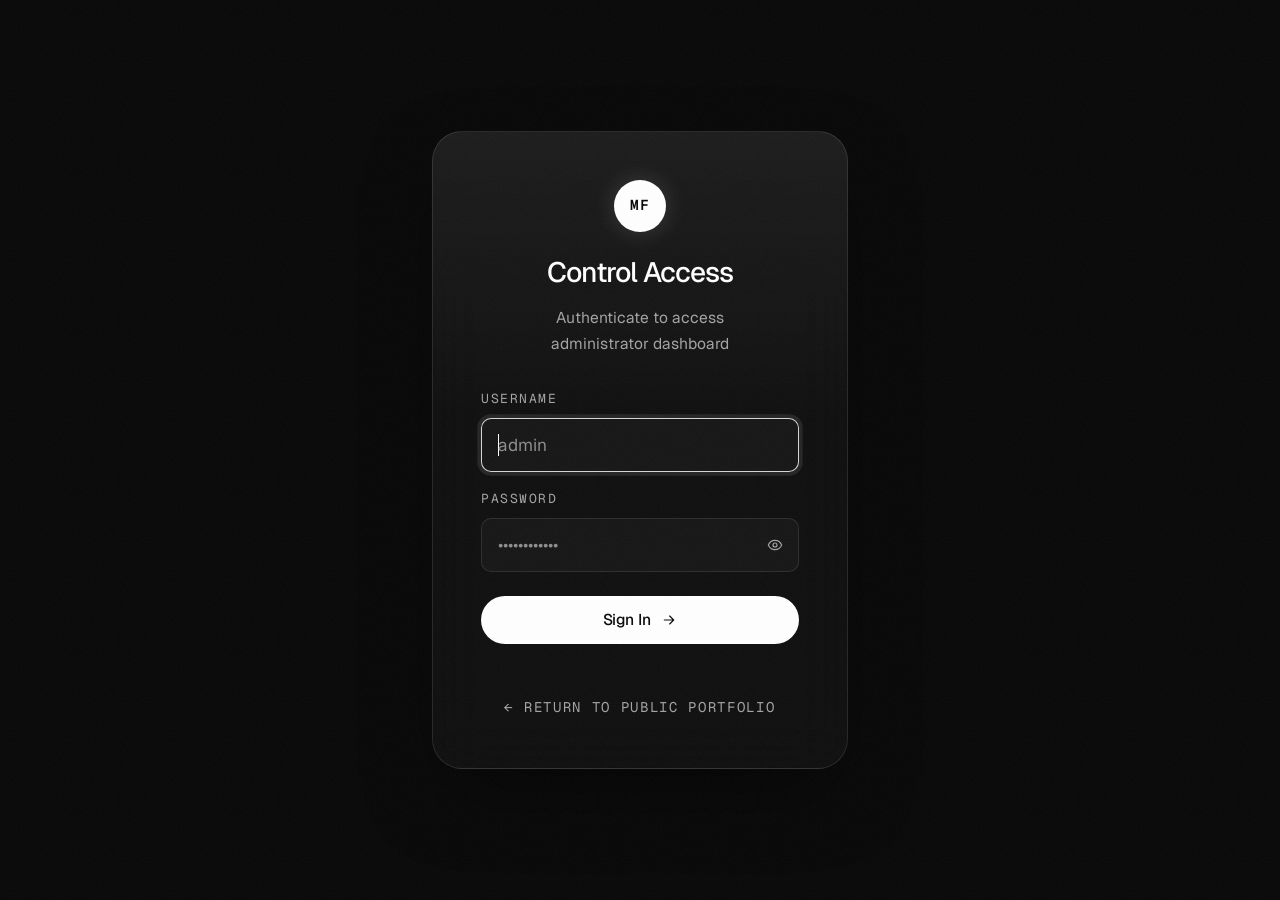
==== commit 5598ba3e: "feat: document design system and fix accent/token drift Add Impeccable product and design context: -" ====
--- a/dashboard.html
+++ b/dashboard.html
@@ -84,10 +84,10 @@
     }
 
     .tab-btn.active {
-      color: #00F0FF;
+      color: var(--accent-cyan);
       background: var(--bg-2);
       border-color: var(--line-strong);
-      border-bottom: 2px solid #00F0FF;
+      border-bottom: 2px solid var(--accent-cyan);
     }
 
     .tab-panel {
@@ -156,8 +156,8 @@
     .cms-input:focus,
     .cms-textarea:focus {
       outline: none;
-      border-color: #00F0FF;
-      box-shadow: 0 0 10px rgba(0, 240, 255, 0.2);
+      border-color: var(--accent-cyan);
+      box-shadow: 0 0 0 4px var(--line);
     }
 
     .cms-textarea {
@@ -240,18 +240,17 @@
       padding: 0 0.95rem;
       font-size: var(--fs-xs);
       font-family: inherit;
-      color: #00F0FF;
-      background: rgba(0, 240, 255, 0.08);
-      border: 1px solid rgba(0, 240, 255, 0.3);
+      color: var(--accent-cyan);
+      background: rgba(0, 186, 226, 0.08);
+      border: 1px solid rgba(0, 186, 226, 0.3);
       border-radius: var(--r-sm);
       transition: all 0.2s ease;
       user-select: none;
     }
 
     .btn-upload:hover {
-      background: rgba(0, 240, 255, 0.18);
-      border-color: #00F0FF;
-      box-shadow: 0 0 12px rgba(0, 240, 255, 0.25);
+      background: rgba(0, 186, 226, 0.18);
+      border-color: var(--accent-cyan);
     }
 
     .media-preview-box {
--- a/styles.css
+++ b/styles.css
@@ -6,7 +6,7 @@
   CUSTOMIZATION GUIDE:
   - All design decisions live in the tokens below (section 1). Change colors, type,
     spacing, radii, glass strength and motion timing there.
-  - Dark theme is the default; the light theme overrides tokens under [data-theme="light"].
+  - Dark theme (permanent): cinematic monochrome glass canvas with organic living light depth.
   - Breakpoints (CSS variables can't be used inside media queries, so they're documented here):
       --bp-lg: 1100px  (desktop nav ↔ compact nav, wide grids)
       --bp-md:  860px  (two-column ↔ stacked layouts)
@@ -93,7 +93,7 @@
   --accent-violet: #9d95ff;
 }
 
-/* Dark theme (default) — deep, cinematic */
+/* Dark theme (permanent) — deep, cinematic */
 :root,
 [data-theme="dark"] {
   color-scheme: dark;
@@ -136,50 +136,6 @@
   --orb-violet: rgba(168, 85, 247, 0.07);
   --grain-opacity: 0.05;
   --img-filter: grayscale(1) contrast(1.06) brightness(0.9);
-}
-
-/* Light theme — bright, editorial */
-[data-theme="light"] {
-  color-scheme: light;
-  --bg: #f4f4f3;
-  --bg-2: #ffffff;
-  --bg-3: #ebebea;
-  --fg: #0d0d0d;
-  --fg-2: #242424;
-  --fg-3: #525252;
-  --line: rgba(0, 0, 0, 0.1);
-  --line-strong: rgba(0, 0, 0, 0.24);
-
-  --glass-bg: rgba(255, 255, 255, 0.58);
-  --glass-bg-strong: rgba(255, 255, 255, 0.74);
-  --glass-border: rgba(0, 0, 0, 0.08);
-  --glass-border-hover: rgba(0, 0, 0, 0.18);
-  --glass-sheen: rgba(255, 255, 255, 0.7);
-  --glass-inset: rgba(255, 255, 255, 0.95);
-  --glass-shadow: 0 24px 50px -30px rgba(0, 0, 0, 0.22);
-  --glass-fallback: rgba(255, 255, 255, 0.96);
-  --spot: rgba(0, 0, 0, 0.035);
-  --spot-edge: rgba(0, 0, 0, 0.3);
-
-  --nav-bg: rgba(255, 255, 255, 0.55);
-  --nav-bg-scrolled: rgba(255, 255, 255, 0.8);
-  --nav-active: rgba(0, 0, 0, 0.06);
-  --menu-bg: rgba(244, 244, 243, 0.86);
-
-  --btn-bg: #0d0d0d;
-  --btn-fg: #ffffff;
-  --btn-bg-hover: #2a2a2a;
-  --input-bg: rgba(255, 255, 255, 0.7);
-
-  --dot: rgba(0, 0, 0, 0.13);
-  --dot-lit: rgba(0, 0, 0, 0.5);
-  --glow: rgba(255, 255, 255, 0.9);
-  --orb-a: rgba(255, 255, 255, 0.95);
-  --orb-b: rgba(0, 0, 0, 0.035);
-  --orb-cyan: rgba(6, 182, 212, 0.04);
-  --orb-violet: rgba(168, 85, 247, 0.035);
-  --grain-opacity: 0.035;
-  --img-filter: grayscale(1) contrast(1.02);
 }
 
 /* =========================================
@@ -435,16 +391,8 @@
   transform-style: preserve-3d;
 }
 
-html[data-theme="light"] [data-gsap-scrub-text] .scrub-word {
-  color: rgba(17, 17, 17, 0.38);
-}
-
 [data-gsap-scrub-text] .scrub-word.is-illuminated {
   color: #FFFFFF;
-}
-
-html[data-theme="light"] [data-gsap-scrub-text] .scrub-word.is-illuminated {
-  color: #111111;
 }
 
 .home-intro__highlight {
@@ -457,15 +405,15 @@
 }
 
 .home-intro__highlight--cyan {
-  color: #00F0FF !important;
+  color: var(--accent-cyan) !important;
 }
 
 .home-intro__highlight--emerald {
-  color: #0AE448 !important;
+  color: var(--accent-green) !important;
 }
 
 .home-intro__highlight--purple {
-  color: #D184FF !important;
+  color: var(--accent-violet) !important;
 }
 
 .home-intro__flair-wrapper {
@@ -533,18 +481,9 @@
   filter: drop-shadow(0 0 10px rgba(0, 186, 226, 0.4));
 }
 
-[data-theme="light"] .hero__flair--asterisk svg {
-  stroke: #0284c7;
-  filter: none;
-}
-
 /* Restrained accent highlights (no rainbow gradients) */
 .text-accent {
   color: var(--accent-cyan);
-}
-
-[data-theme="light"] .text-accent {
-  color: #0284c7;
 }
 
 /* Clean, crisp typography without rainbow drift */
@@ -771,8 +710,8 @@
   width: 8px;
   height: 8px;
   border-radius: 50%;
-  background: #67e8f9;
-  box-shadow: 0 0 16px #67e8f9;
+  background: var(--accent-cyan);
+  box-shadow: 0 0 16px var(--accent-cyan);
   top: 50%;
   right: 12%;
 }
@@ -780,8 +719,8 @@
 .float-geom--3 {
   width: 24px;
   height: 24px;
-  border-top: 1px solid #c084fc;
-  border-left: 1px solid #c084fc;
+  border-top: 1px solid var(--accent-violet);
+  border-left: 1px solid var(--accent-violet);
   top: 84%;
   left: 16%;
 }
@@ -1053,23 +992,6 @@
   height: 46px;
   top: 42%;
   left: 8%;
-}
-
-/* Light mode adjustments */
-[data-theme="light"] .ambient-shape--curve {
-  opacity: 0.28;
-}
-
-[data-theme="light"] .ambient-shape--diamond,
-[data-theme="light"] .ambient-shape--windmill,
-[data-theme="light"] .ambient-shape--timer,
-[data-theme="light"] .ambient-shape--flower,
-[data-theme="light"] .ambient-shape--cutout {
-  opacity: 0.2;
-}
-
-[data-theme="light"] .ambient-shape--asterisk {
-  opacity: 0.3;
 }
 
 /* =========================================
@@ -1222,7 +1144,7 @@
   backdrop-filter: blur(var(--blur-strong)) saturate(160%);
   border: 1px solid var(--glass-border);
   box-shadow: 0 10px 30px rgba(0, 0, 0, 0.35);
-  transition: border-color var(--dur-normal) ease, background var(--dur-normal) ease, box-shadow var(--dur-normal) ease;
+  transition: border-color var(--dur) ease, background var(--dur) ease, box-shadow var(--dur) ease;
 }
 
 .site-header.is-scrolled .nav {
@@ -1325,18 +1247,6 @@
   gap: 0.15rem;
 }
 
-/* Theme toggle: show the icon of the theme you'll switch to */
-.theme-toggle svg {
-  grid-area: 1 / 1;
-  transition: transform var(--dur-slow) var(--ease-out), opacity var(--dur) var(--ease-out);
-}
-
-[data-theme="dark"] .theme-toggle__moon,
-[data-theme="light"] .theme-toggle__sun {
-  opacity: 0;
-  transform: rotate(-90deg) scale(0.6);
-}
-
 /* Menu toggle (two lines → X) */
 .menu-toggle {
   display: none;
@@ -1674,7 +1584,7 @@
 }
 
 .burst-item__glyph {
-  color: #00F0FF;
+  color: var(--accent-cyan);
   font-size: 0.85rem;
   line-height: 1;
 }
@@ -1686,11 +1596,11 @@
 }
 
 .burst-item__svg--star {
-  color: #00F0FF;
+  color: var(--accent-cyan);
 }
 
 .burst-item__svg--diamond {
-  color: #9D00FF;
+  color: var(--accent-violet);
 }
 
 .hero__burst-item:hover .burst-item__svg {
@@ -1709,8 +1619,8 @@
   border-radius: var(--r-xl);
   border: 1px solid var(--glass-border);
   background: var(--glass-bg);
-  backdrop-filter: blur(var(--blur-glass));
-  -webkit-backdrop-filter: blur(var(--blur-glass));
+  backdrop-filter: blur(var(--blur));
+  -webkit-backdrop-filter: blur(var(--blur));
   box-shadow: 0 10px 30px rgba(0, 0, 0, 0.25);
   max-width: 38rem;
   width: 100%;
@@ -2152,10 +2062,10 @@
 .timeline__fill {
   position: absolute;
   inset: 0;
-  background: linear-gradient(180deg, var(--gsap-cyan, #00d8ff) 0%, var(--gsap-green, #0ae448) 50%, var(--gsap-purple, #ab63fa) 100%);
+  background: linear-gradient(180deg, var(--accent-cyan) 0%, var(--accent-green) 50%, var(--accent-violet) 100%);
   transform-origin: top;
   transform: scaleY(0);
-  box-shadow: 0 0 16px rgba(0, 216, 255, 0.5);
+  box-shadow: 0 0 16px rgba(0, 186, 226, 0.5);
   border-radius: 2px;
 }
 
@@ -2175,8 +2085,8 @@
   border-radius: var(--r-xl);
   border: 1px solid var(--glass-border);
   background: var(--glass-bg);
-  backdrop-filter: blur(var(--blur-glass));
-  -webkit-backdrop-filter: blur(var(--blur-glass));
+  backdrop-filter: blur(var(--blur));
+  -webkit-backdrop-filter: blur(var(--blur));
   box-shadow: 0 12px 36px rgba(0, 0, 0, 0.3);
   transition:
     border-color var(--dur) var(--ease-out),
@@ -2225,14 +2135,14 @@
 
 .entry.is-active .entry__node,
 .entry:hover .entry__node {
-  border-color: var(--gsap-cyan, #00d8ff);
-  box-shadow: 0 0 18px rgba(0, 216, 255, 0.65);
+  border-color: var(--accent-cyan);
+  box-shadow: 0 0 18px rgba(0, 186, 226, 0.65);
   transform: scale(1.18);
 }
 
 .entry.is-active .entry__node-dot,
 .entry:hover .entry__node-dot {
-  background: var(--gsap-cyan, #00d8ff);
+  background: var(--accent-cyan);
   transform: scale(1.3);
 }
 
@@ -2276,7 +2186,7 @@
 .entry__org {
   font-size: var(--fs-md);
   font-weight: 500;
-  color: var(--gsap-cyan, #00d8ff);
+  color: var(--accent-cyan);
   letter-spacing: -0.01em;
 }
 
@@ -2311,7 +2221,7 @@
   top: 0.72em;
   width: 0.75rem;
   height: 1.5px;
-  background: var(--gsap-cyan, #00d8ff);
+  background: var(--accent-cyan);
 }
 
 .entry__media {
